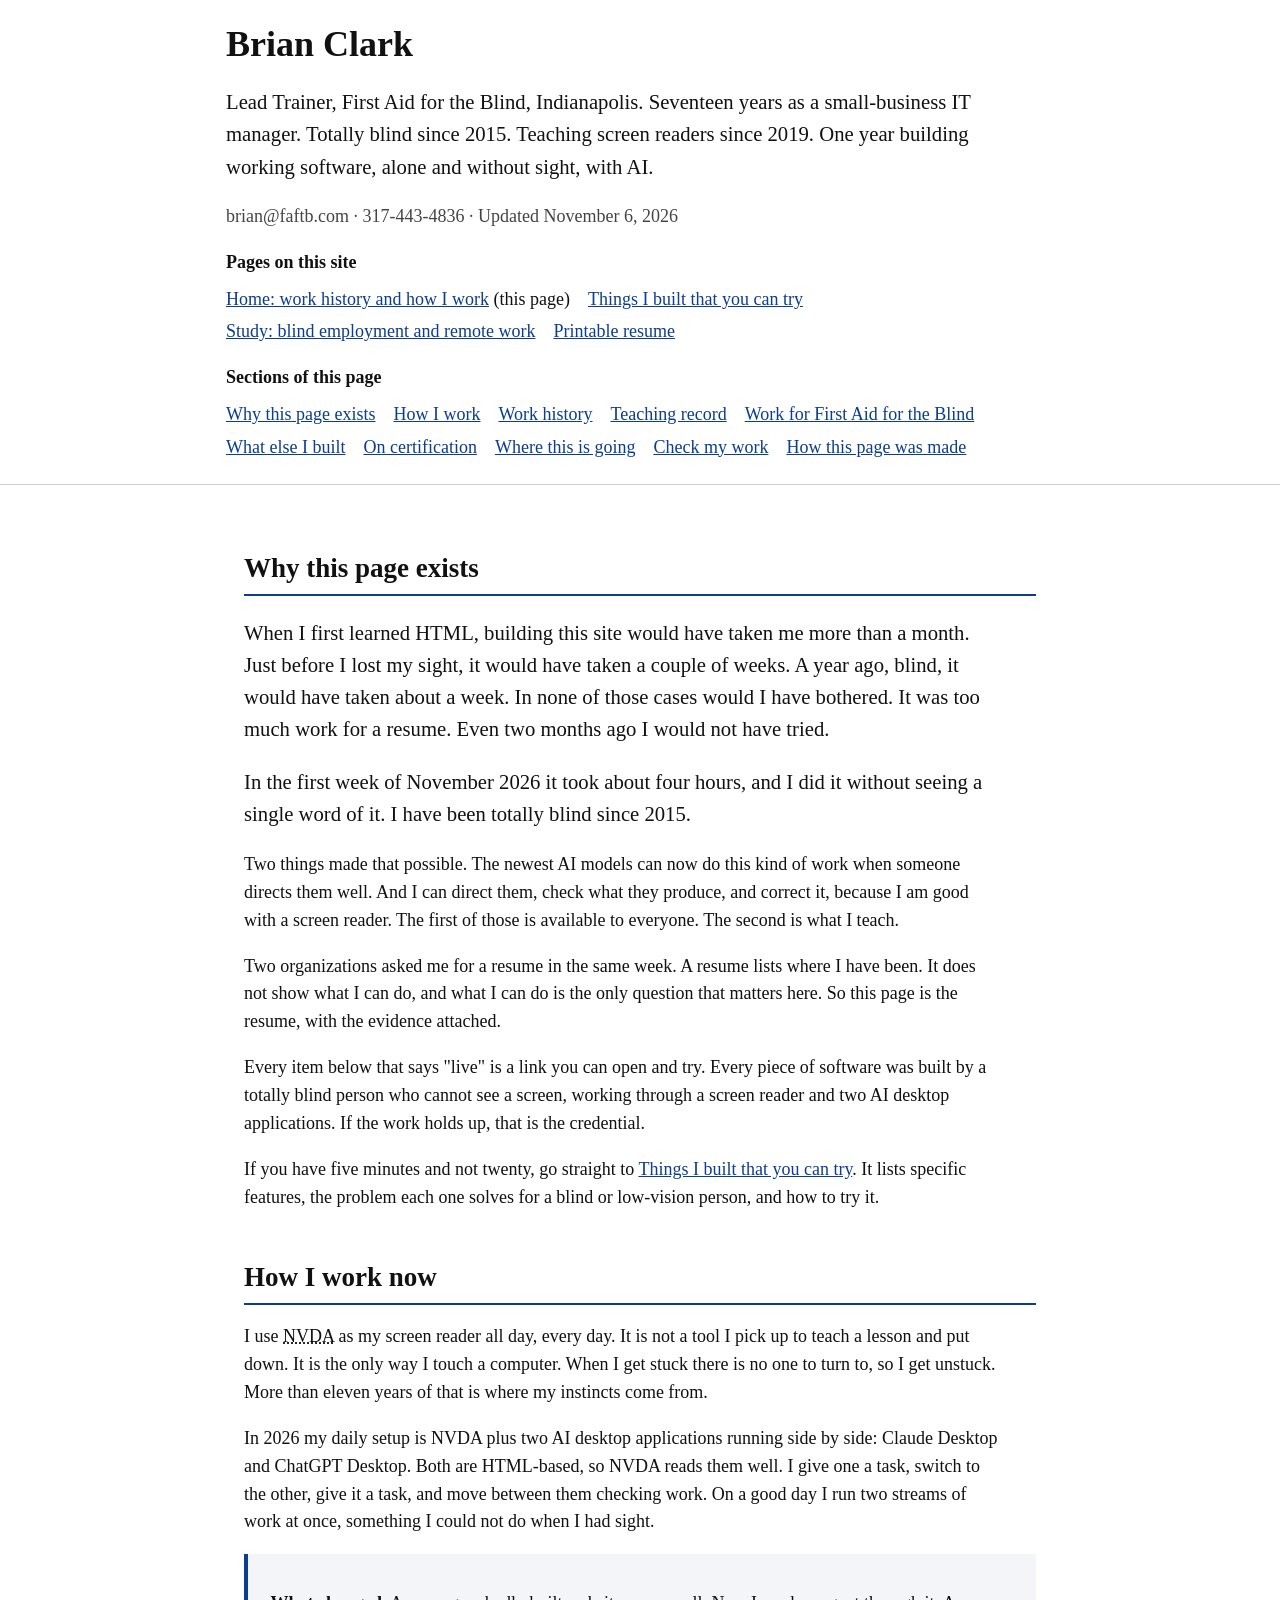
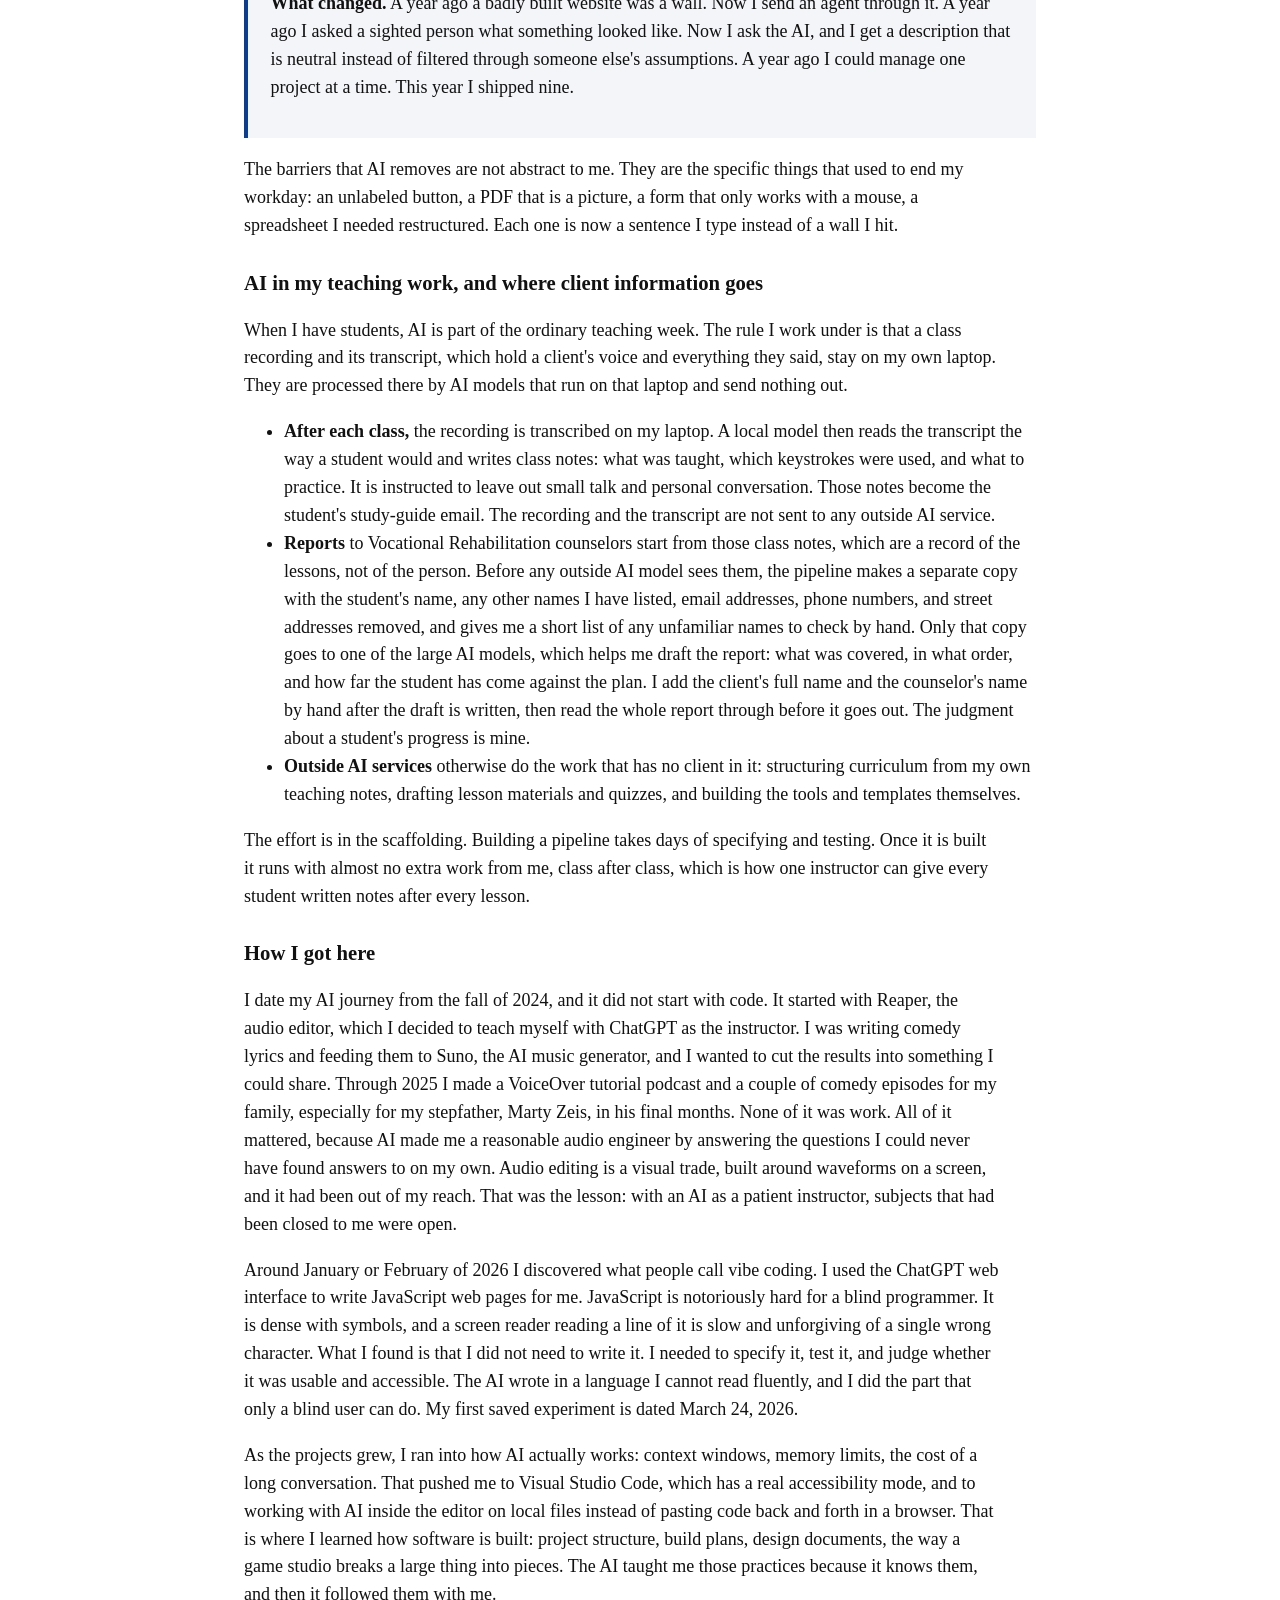
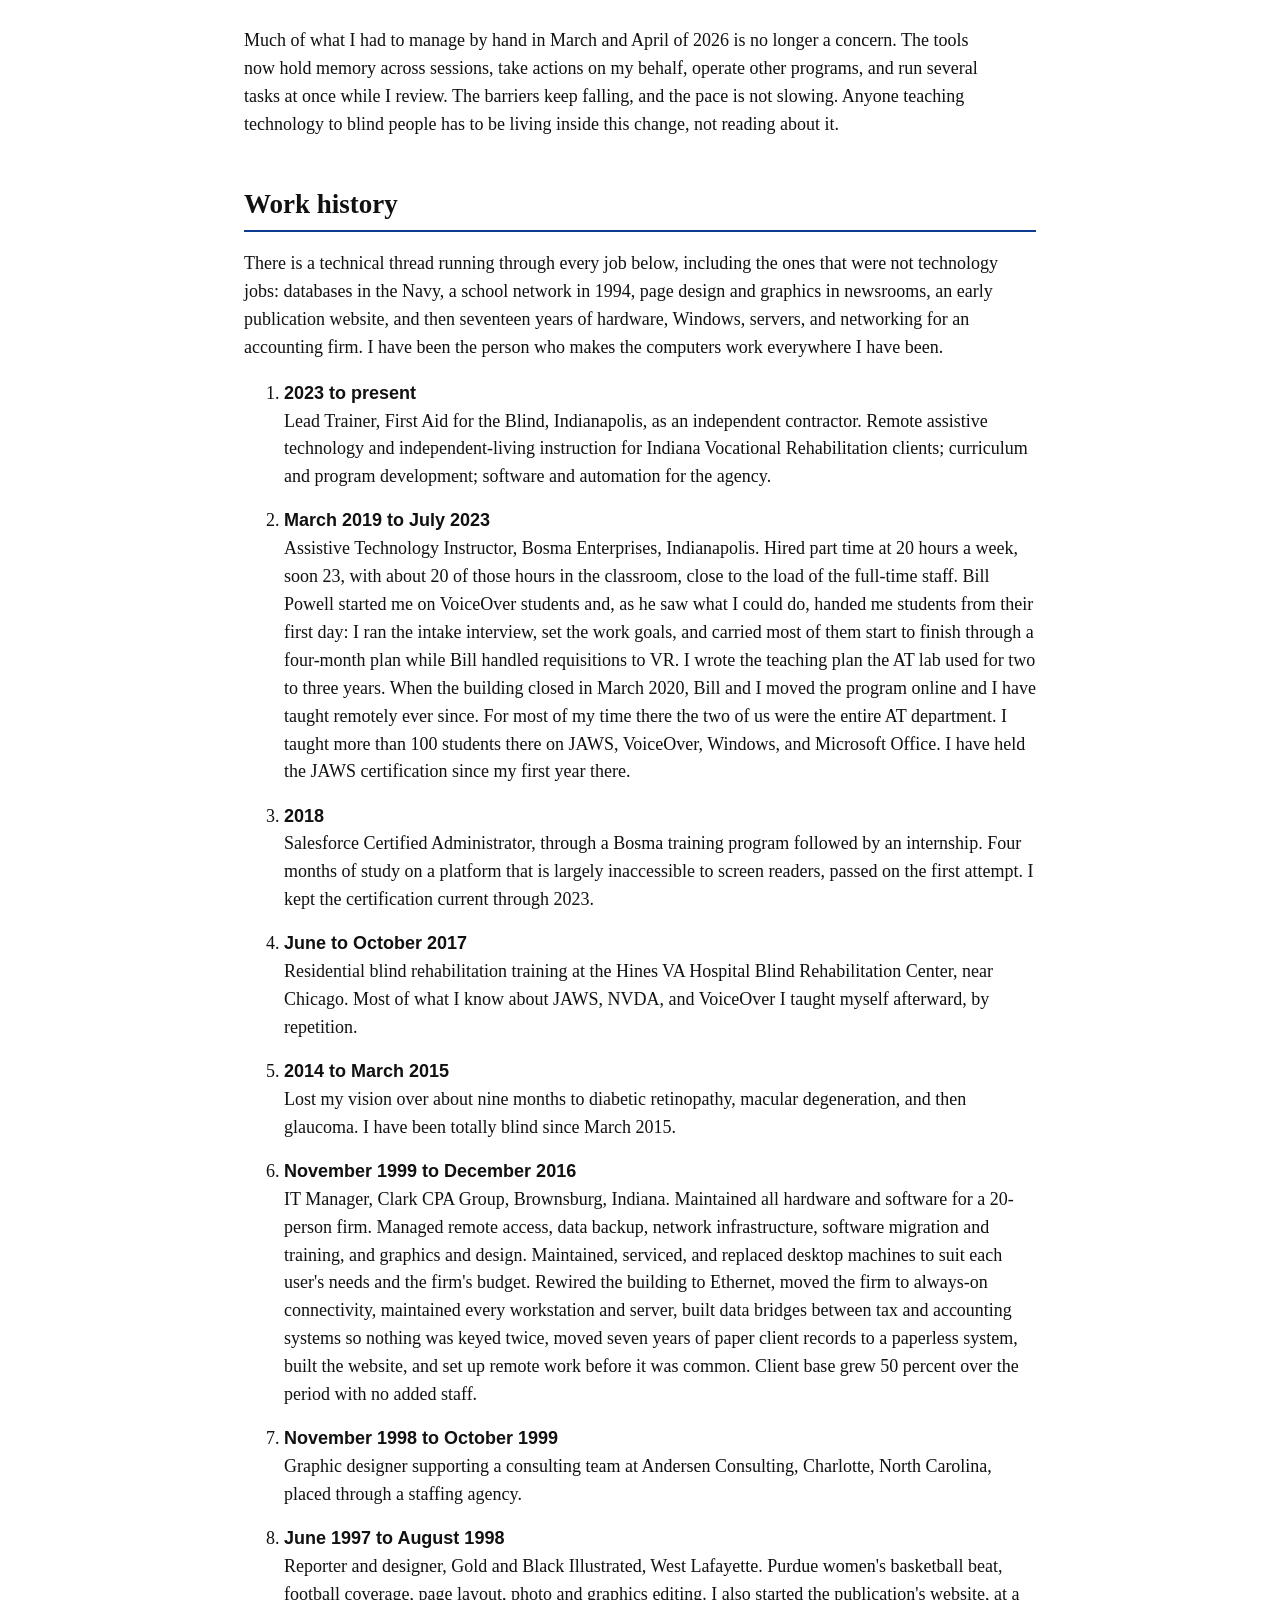
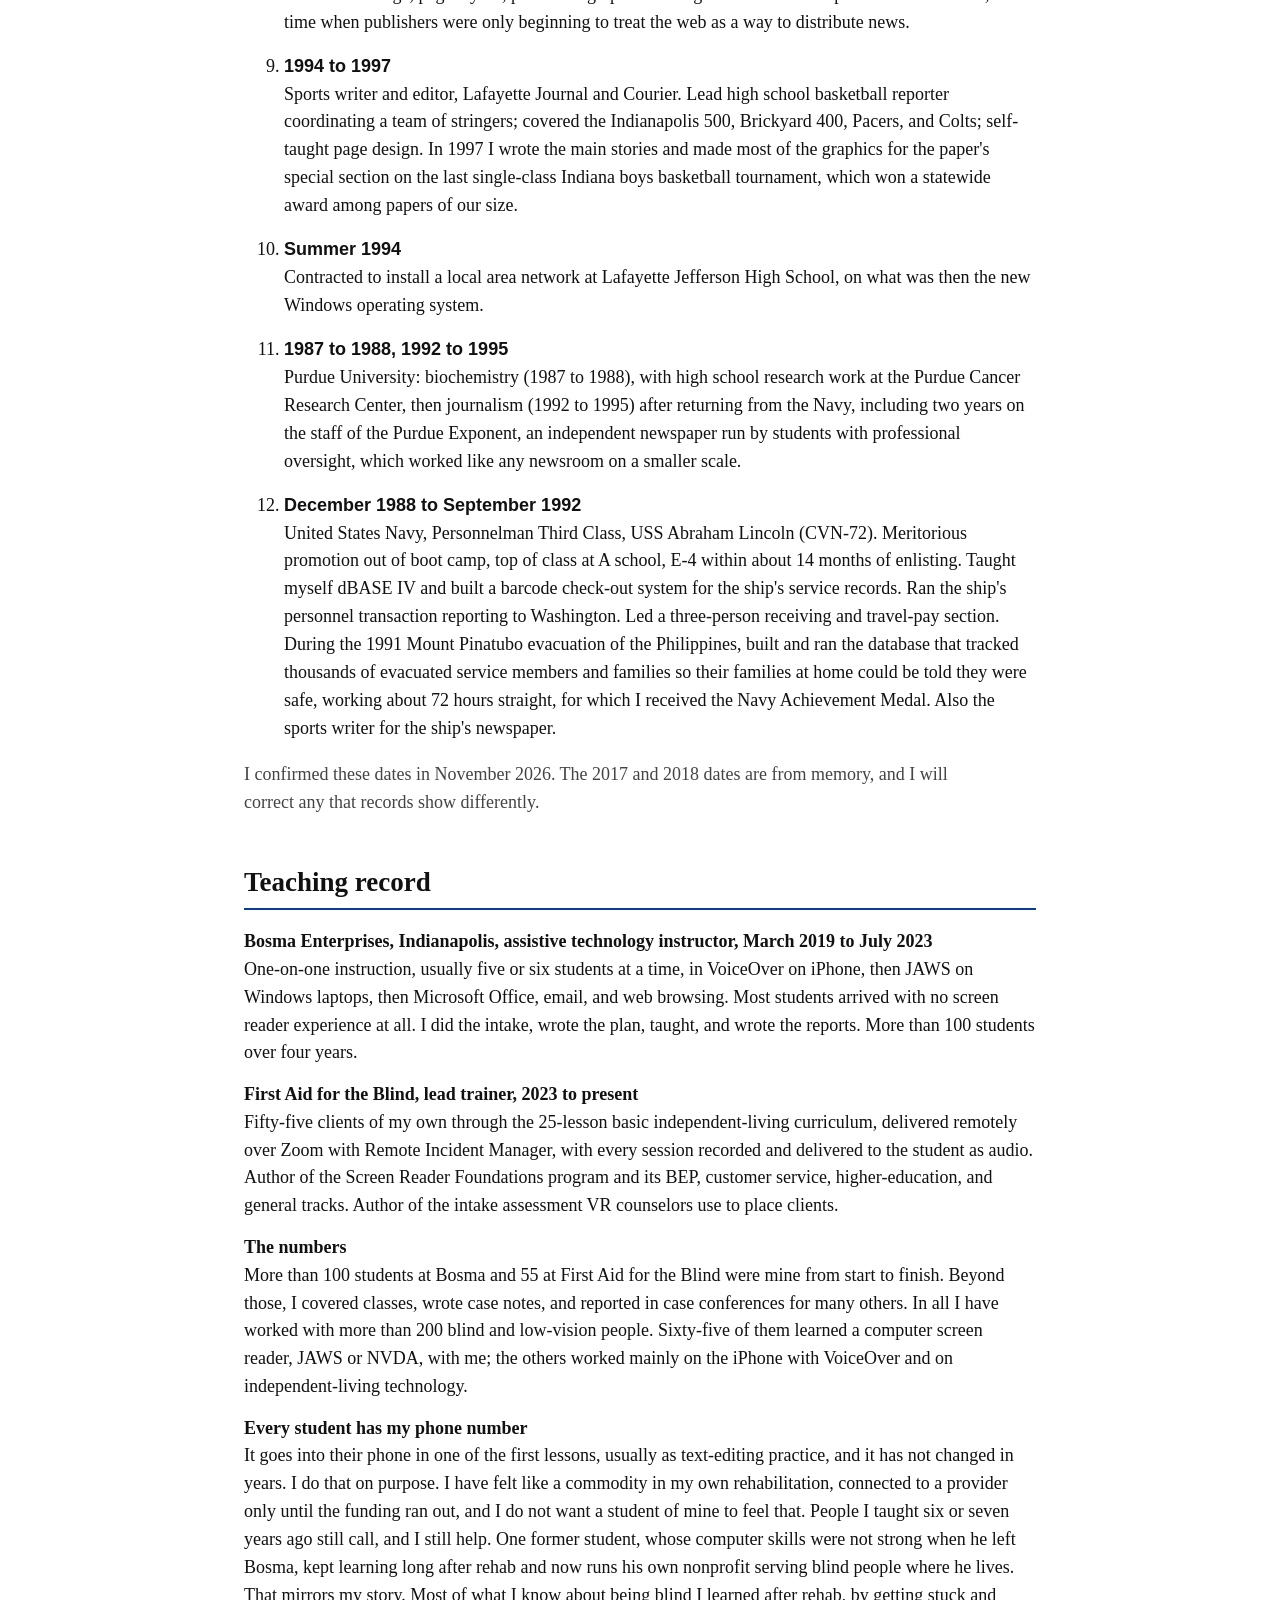
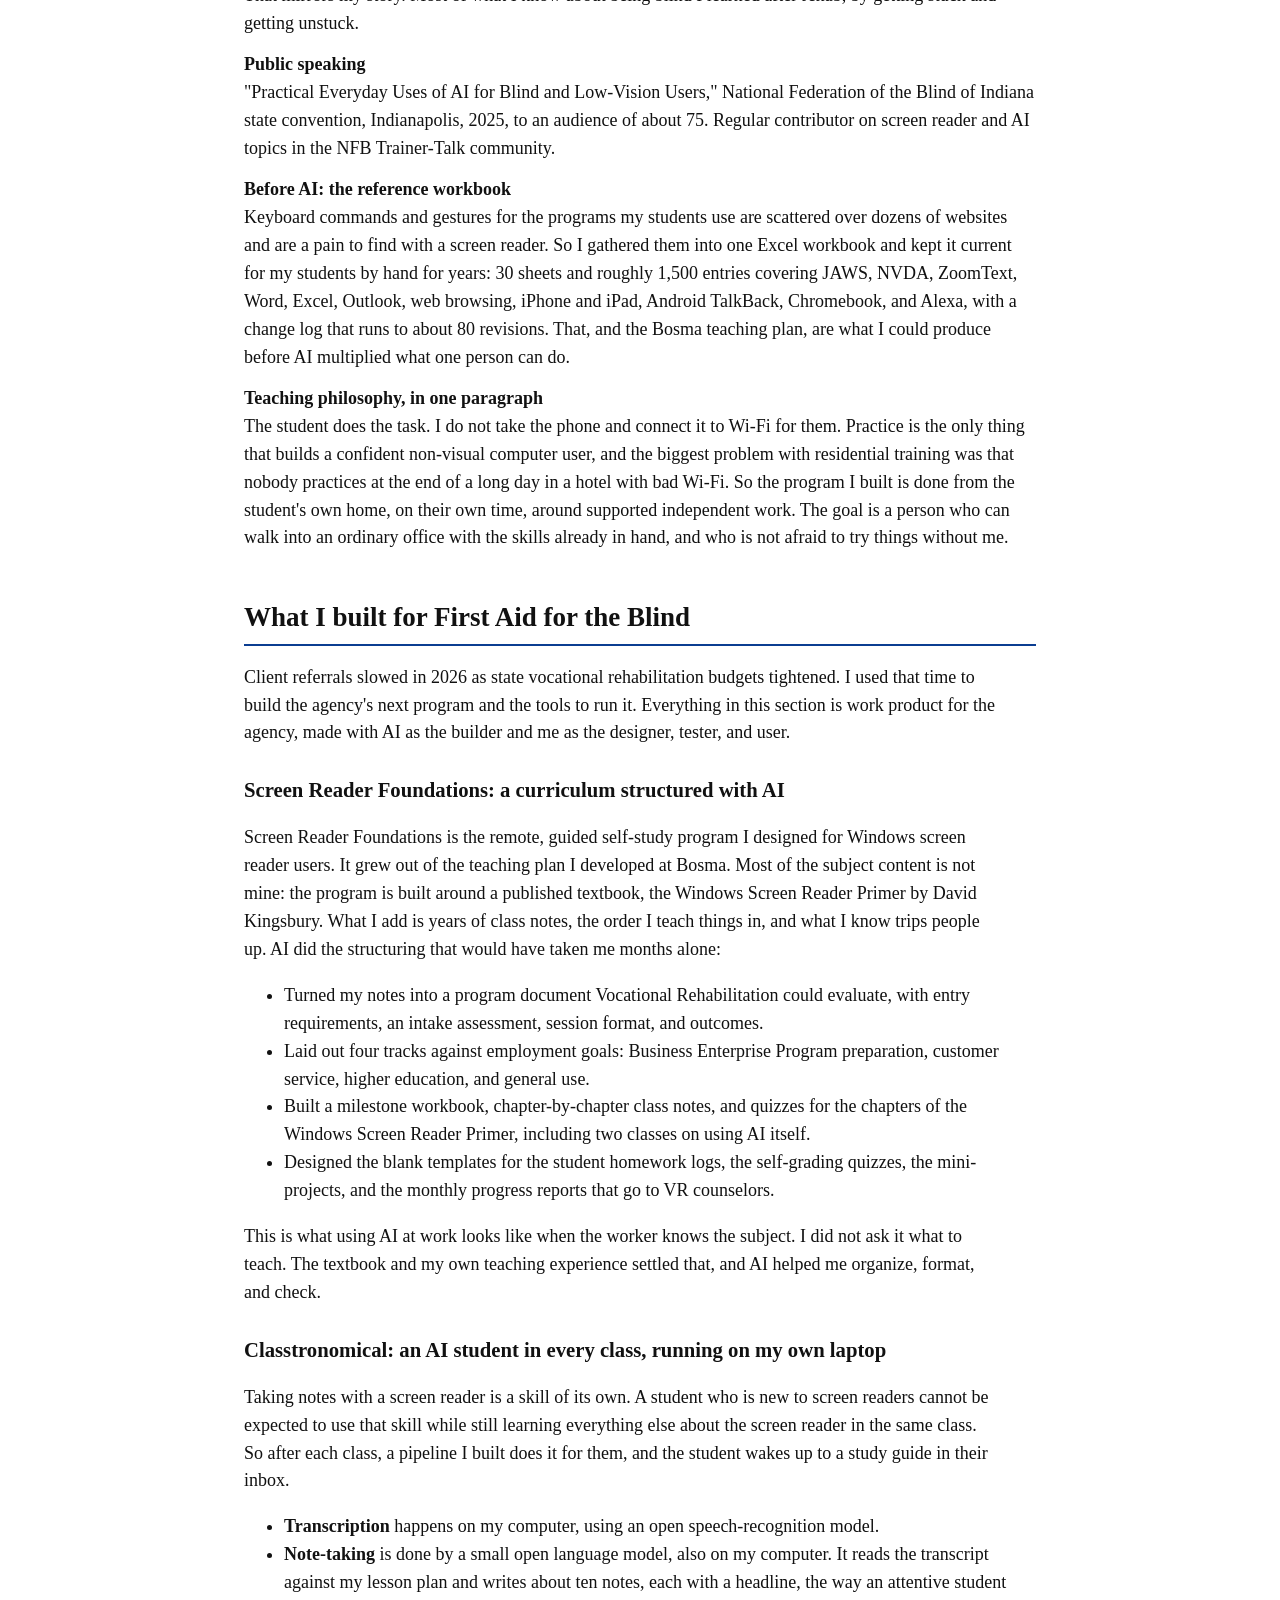
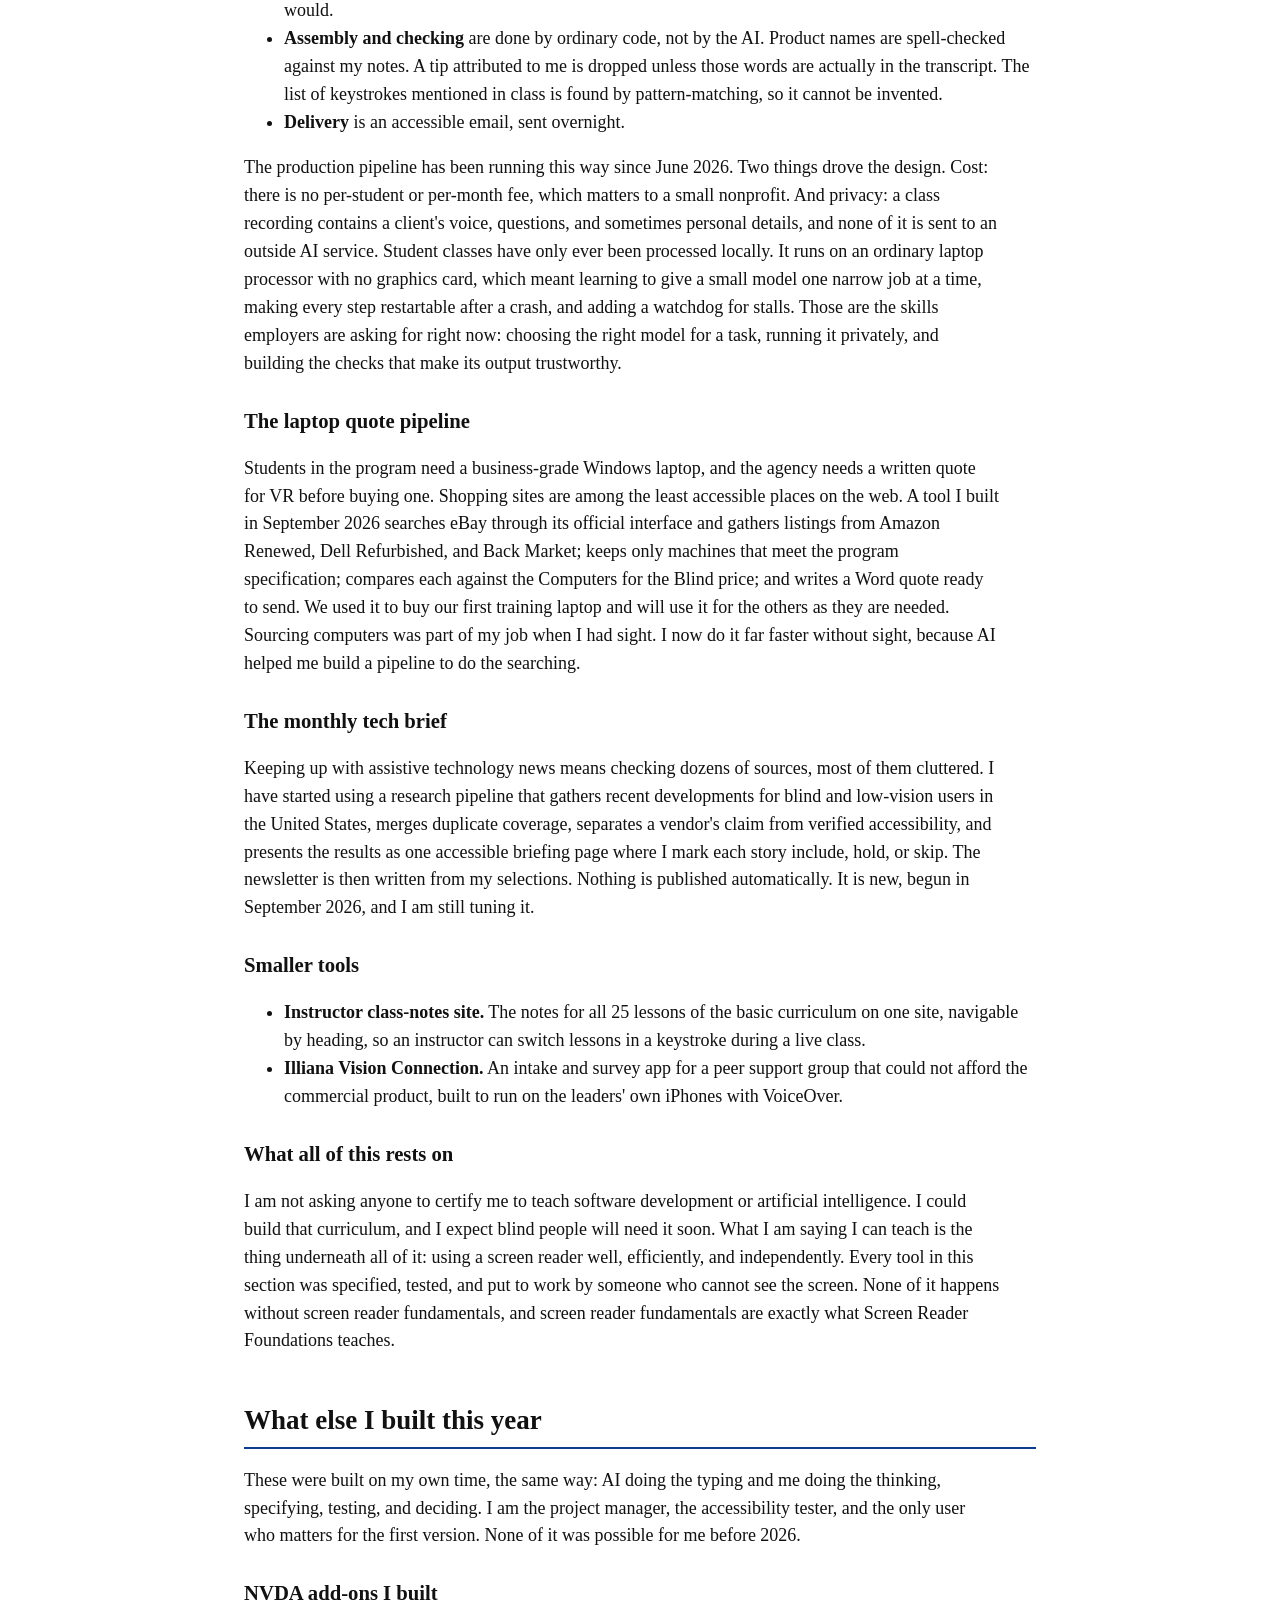
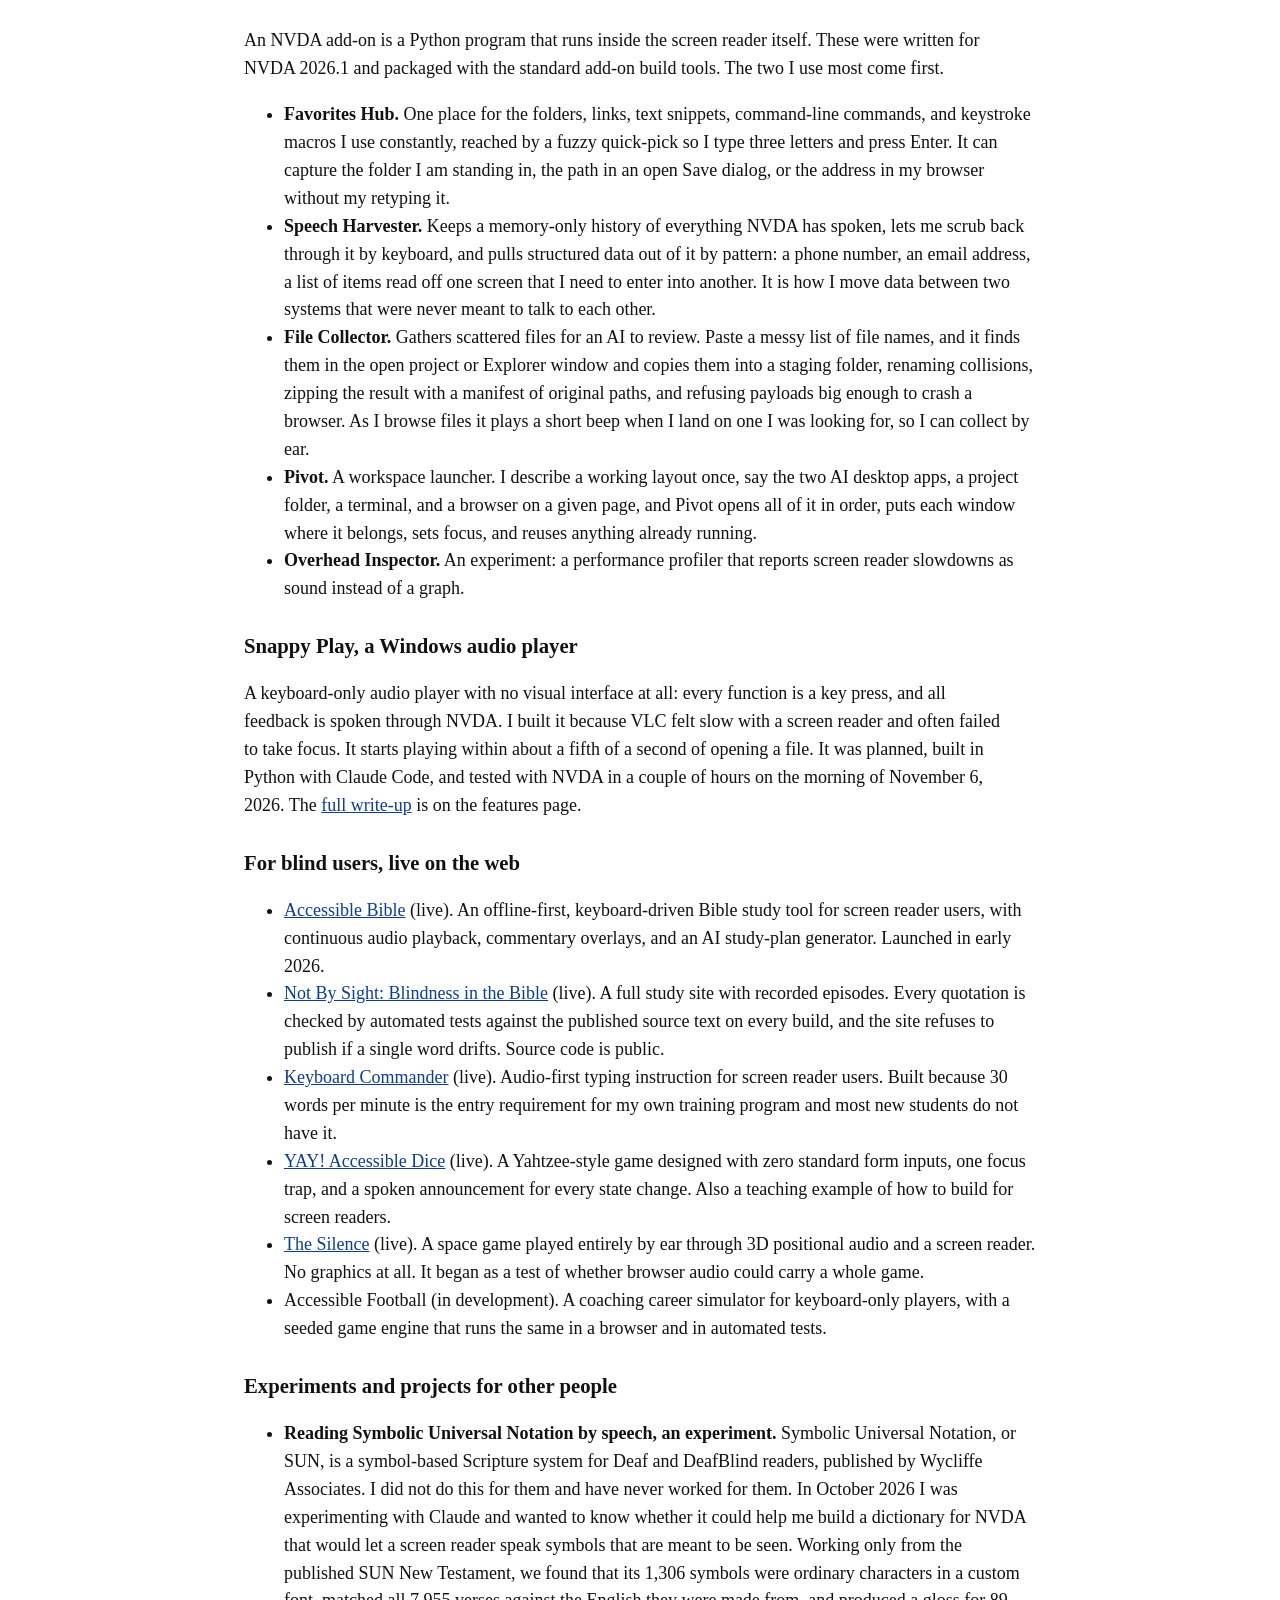
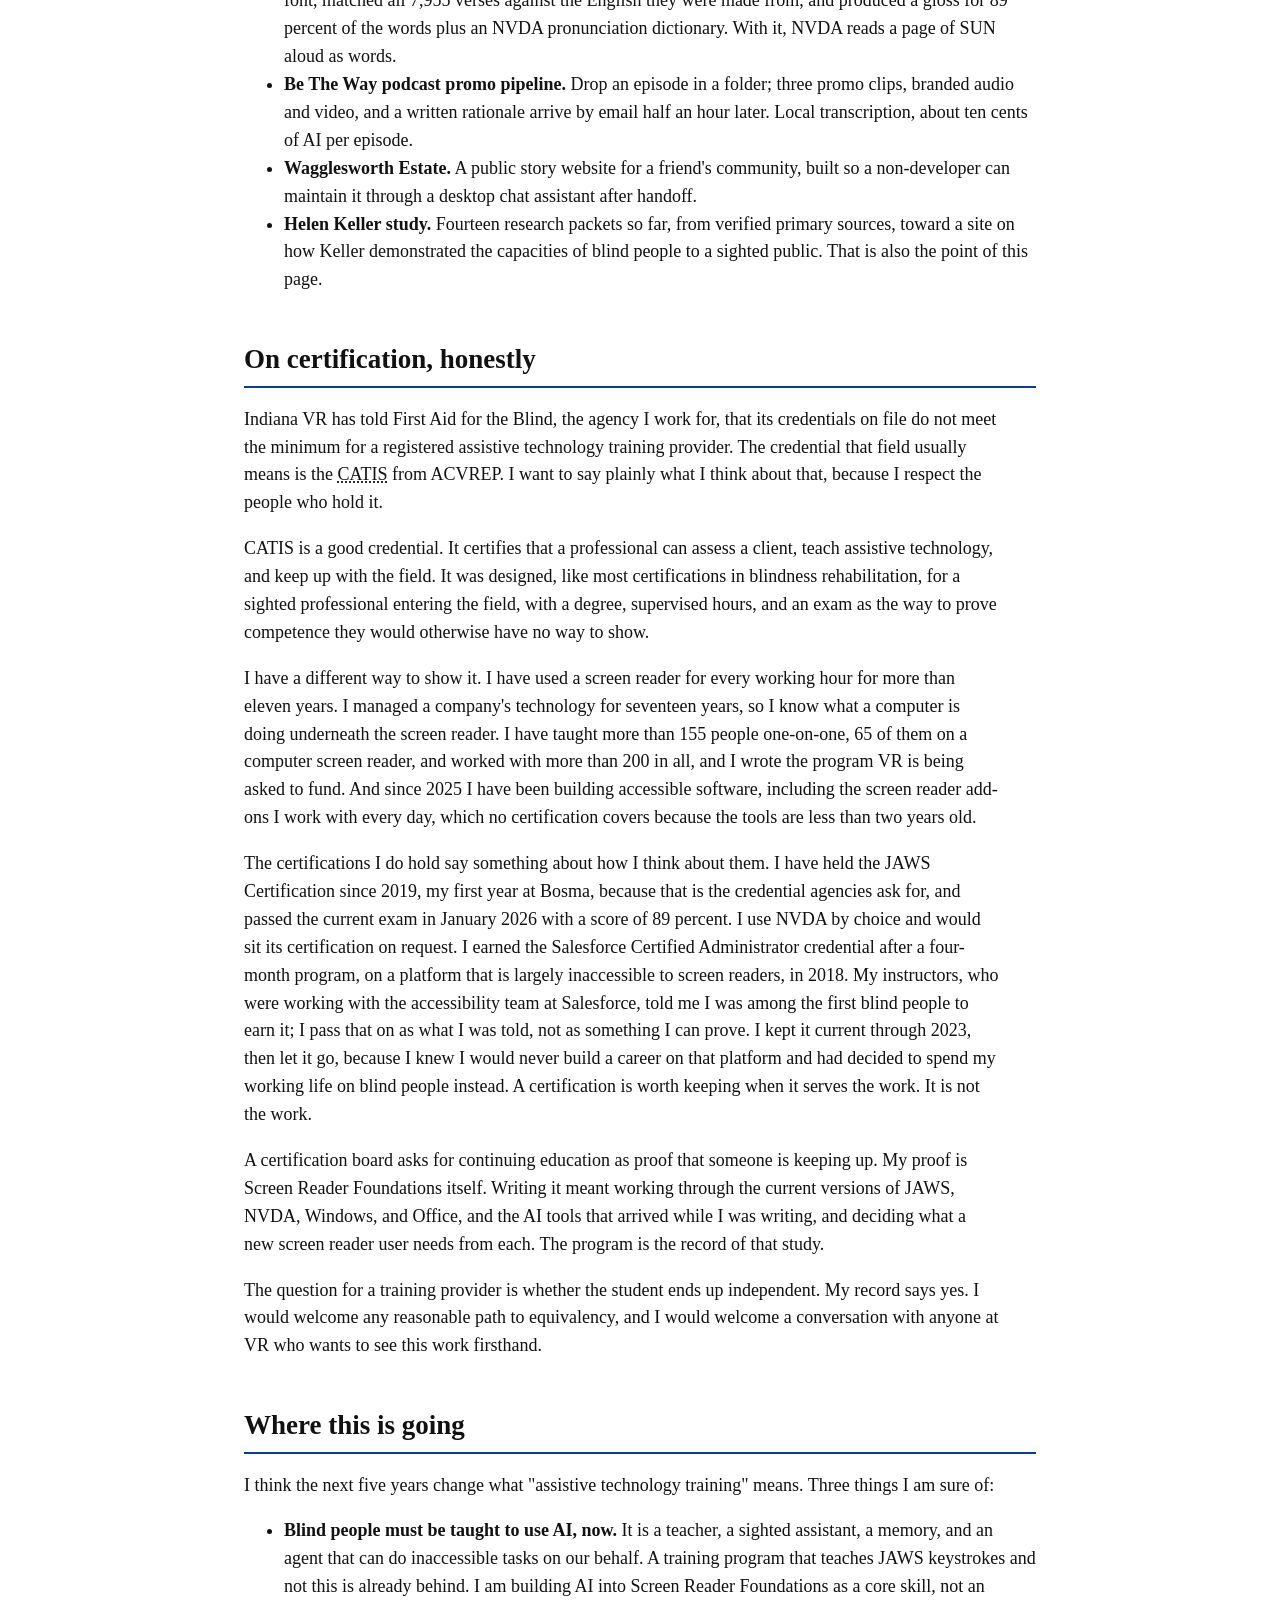
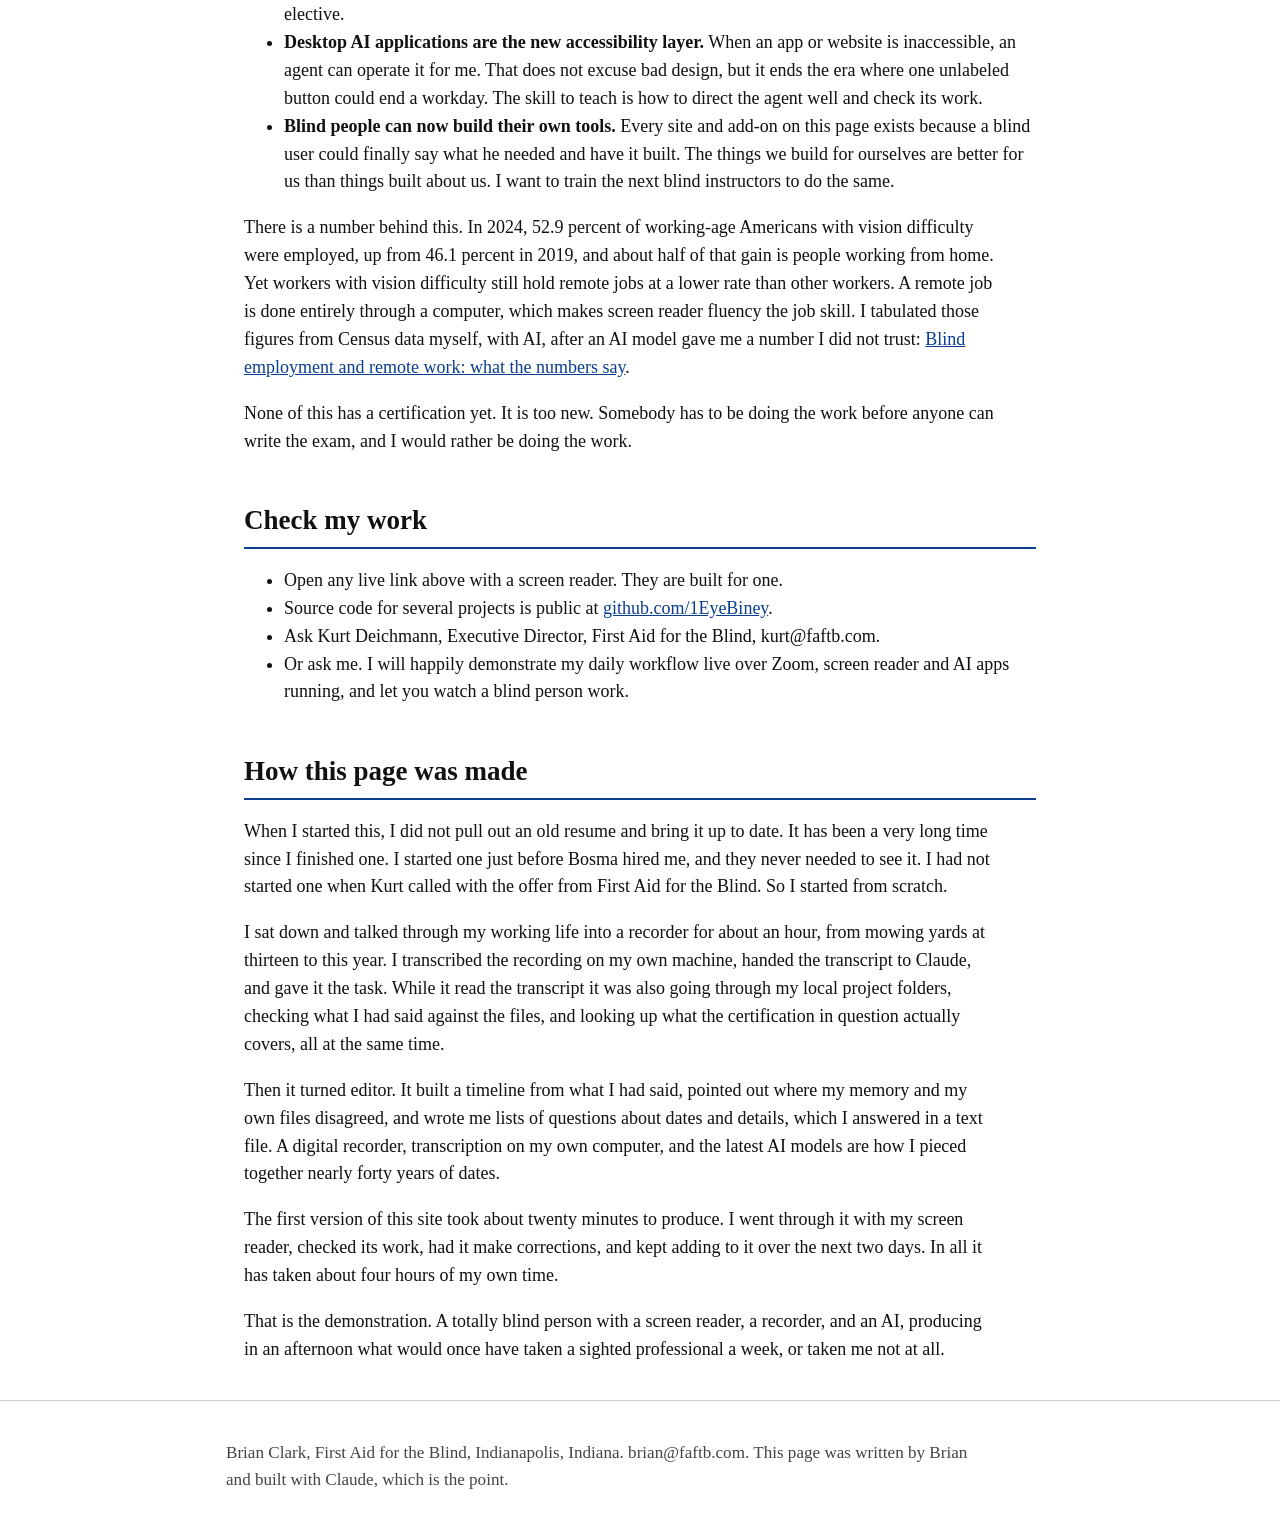
==== index.html @ 600d0597 "Brian Clark work history and portfolio site Co-Authored-By: Claude Fable 5.1 <noreply@anthropic.com>" ====
<!DOCTYPE html>
<html lang="en">
<head>
<meta charset="utf-8">
<meta name="viewport" content="width=device-width, initial-scale=1">
<title>Brian Clark: work history, abilities, and how a blind trainer works with AI</title>
<meta name="description" content="Brian Clark, Lead Trainer at First Aid for the Blind: 17 years as an IT manager, totally blind since 2015, teaching screen readers since 2019, and a year of building accessible software with AI as a totally blind user.">
<link rel="stylesheet" href="style.css">
</head>
<body>
<a class="skip" href="#main">Skip to main content</a>

<header class="site">
  <div class="wrap">
    <h1>Brian Clark</h1>
    <p class="lede">Lead Trainer, First Aid for the Blind, Indianapolis. Seventeen years as a small-business IT manager. Totally blind since 2015. Teaching screen readers since 2019. One year building working software, alone and without sight, with AI.</p>
    <p class="muted">brian@faftb.com &middot; 317-443-4836 &middot; Updated November 6, 2026</p>
    <nav class="toc pages" aria-label="Pages on this site">
      <p class="navlabel">Pages on this site</p>
      <ul>
        <li><a href="index.html" aria-current="page">Home: work history and how I work</a> (this page)</li>
        <li><a href="features.html">Things I built that you can try</a></li>
        <li><a href="study.html">Study: blind employment and remote work</a></li>
        <li><a href="resume.html">Printable resume</a></li>
      </ul>
    </nav>
    <nav class="toc" aria-label="Sections of this page">
      <p class="navlabel">Sections of this page</p>
      <ul>
        <li><a href="#why">Why this page exists</a></li>
        <li><a href="#how-i-work">How I work</a></li>
        <li><a href="#history">Work history</a></li>
        <li><a href="#teaching">Teaching record</a></li>
        <li><a href="#faftb">Work for First Aid for the Blind</a></li>
        <li><a href="#built">What else I built</a></li>
        <li><a href="#certification">On certification</a></li>
        <li><a href="#ahead">Where this is going</a></li>
        <li><a href="#verify">Check my work</a></li>
        <li><a href="#made">How this page was made</a></li>
      </ul>
    </nav>
  </div>
</header>

<main id="main" class="wrap">

<section id="why" aria-labelledby="why-h">
<h2 id="why-h">Why this page exists</h2>
<p class="lede">When I first learned HTML, building this site would have taken me more than a month. Just before I lost my sight, it would have taken a couple of weeks. A year ago, blind, it would have taken about a week. In none of those cases would I have bothered. It was too much work for a resume. Even two months ago I would not have tried.</p>
<p class="lede">In the first week of November 2026 it took about four hours, and I did it without seeing a single word of it. I have been totally blind since 2015.</p>
<p>Two things made that possible. The newest AI models can now do this kind of work when someone directs them well. And I can direct them, check what they produce, and correct it, because I am good with a screen reader. The first of those is available to everyone. The second is what I teach.</p>
<p>Two organizations asked me for a resume in the same week. A resume lists where I have been. It does not show what I can do, and what I can do is the only question that matters here. So this page is the resume, with the evidence attached.</p>
<p>Every item below that says "live" is a link you can open and try. Every piece of software was built by a totally blind person who cannot see a screen, working through a screen reader and two AI desktop applications. If the work holds up, that is the credential.</p>
<p>If you have five minutes and not twenty, go straight to <a href="features.html">Things I built that you can try</a>. It lists specific features, the problem each one solves for a blind or low-vision person, and how to try it.</p>
</section>

<section id="how-i-work" aria-labelledby="how-h">
<h2 id="how-h">How I work now</h2>
<p>I use <abbr title="NonVisual Desktop Access">NVDA</abbr> as my screen reader all day, every day. It is not a tool I pick up to teach a lesson and put down. It is the only way I touch a computer. When I get stuck there is no one to turn to, so I get unstuck. More than eleven years of that is where my instincts come from.</p>
<p>In 2026 my daily setup is NVDA plus two AI desktop applications running side by side: Claude Desktop and ChatGPT Desktop. Both are HTML-based, so NVDA reads them well. I give one a task, switch to the other, give it a task, and move between them checking work. On a good day I run two streams of work at once, something I could not do when I had sight.</p>
<div class="band">
<p><strong>What changed.</strong> A year ago a badly built website was a wall. Now I send an agent through it. A year ago I asked a sighted person what something looked like. Now I ask the AI, and I get a description that is neutral instead of filtered through someone else's assumptions. A year ago I could manage one project at a time. This year I shipped nine.</p>
</div>
<p>The barriers that AI removes are not abstract to me. They are the specific things that used to end my workday: an unlabeled button, a PDF that is a picture, a form that only works with a mouse, a spreadsheet I needed restructured. Each one is now a sentence I type instead of a wall I hit.</p>

<h3>AI in my teaching work, and where client information goes</h3>
<p>When I have students, AI is part of the ordinary teaching week. The rule I work under is that a class recording and its transcript, which hold a client's voice and everything they said, stay on my own laptop. They are processed there by AI models that run on that laptop and send nothing out.</p>
<ul>
<li><strong>After each class,</strong> the recording is transcribed on my laptop. A local model then reads the transcript the way a student would and writes class notes: what was taught, which keystrokes were used, and what to practice. It is instructed to leave out small talk and personal conversation. Those notes become the student's study-guide email. The recording and the transcript are not sent to any outside AI service.</li>
<li><strong>Reports</strong> to Vocational Rehabilitation counselors start from those class notes, which are a record of the lessons, not of the person. Before any outside AI model sees them, the pipeline makes a separate copy with the student's name, any other names I have listed, email addresses, phone numbers, and street addresses removed, and gives me a short list of any unfamiliar names to check by hand. Only that copy goes to one of the large AI models, which helps me draft the report: what was covered, in what order, and how far the student has come against the plan. I add the client's full name and the counselor's name by hand after the draft is written, then read the whole report through before it goes out. The judgment about a student's progress is mine.</li>
<li><strong>Outside AI services</strong> otherwise do the work that has no client in it: structuring curriculum from my own teaching notes, drafting lesson materials and quizzes, and building the tools and templates themselves.</li>
</ul>
<p>The effort is in the scaffolding. Building a pipeline takes days of specifying and testing. Once it is built it runs with almost no extra work from me, class after class, which is how one instructor can give every student written notes after every lesson.</p>

<h3>How I got here</h3>
<p>I date my AI journey from the fall of 2024, and it did not start with code. It started with Reaper, the audio editor, which I decided to teach myself with ChatGPT as the instructor. I was writing comedy lyrics and feeding them to Suno, the AI music generator, and I wanted to cut the results into something I could share. Through 2025 I made a VoiceOver tutorial podcast and a couple of comedy episodes for my family, especially for my stepfather, Marty Zeis, in his final months. None of it was work. All of it mattered, because AI made me a reasonable audio engineer by answering the questions I could never have found answers to on my own. Audio editing is a visual trade, built around waveforms on a screen, and it had been out of my reach. That was the lesson: with an AI as a patient instructor, subjects that had been closed to me were open.</p>
<p>Around January or February of 2026 I discovered what people call vibe coding. I used the ChatGPT web interface to write JavaScript web pages for me. JavaScript is notoriously hard for a blind programmer. It is dense with symbols, and a screen reader reading a line of it is slow and unforgiving of a single wrong character. What I found is that I did not need to write it. I needed to specify it, test it, and judge whether it was usable and accessible. The AI wrote in a language I cannot read fluently, and I did the part that only a blind user can do. My first saved experiment is dated March 24, 2026.</p>
<p>As the projects grew, I ran into how AI actually works: context windows, memory limits, the cost of a long conversation. That pushed me to Visual Studio Code, which has a real accessibility mode, and to working with AI inside the editor on local files instead of pasting code back and forth in a browser. That is where I learned how software is built: project structure, build plans, design documents, the way a game studio breaks a large thing into pieces. The AI taught me those practices because it knows them, and then it followed them with me.</p>
<p>Much of what I had to manage by hand in March and April of 2026 is no longer a concern. The tools now hold memory across sessions, take actions on my behalf, operate other programs, and run several tasks at once while I review. The barriers keep falling, and the pace is not slowing. Anyone teaching technology to blind people has to be living inside this change, not reading about it.</p>
</section>

<section id="history" aria-labelledby="hist-h">
<h2 id="hist-h">Work history</h2>
<p>There is a technical thread running through every job below, including the ones that were not technology jobs: databases in the Navy, a school network in 1994, page design and graphics in newsrooms, an early publication website, and then seventeen years of hardware, Windows, servers, and networking for an accounting firm. I have been the person who makes the computers work everywhere I have been.</p>
<ol class="timeline">
<li><span class="when">2023 to present</span> Lead Trainer, First Aid for the Blind, Indianapolis, as an independent contractor. Remote assistive technology and independent-living instruction for Indiana Vocational Rehabilitation clients; curriculum and program development; software and automation for the agency.</li>
<li><span class="when">March 2019 to July 2023</span> Assistive Technology Instructor, Bosma Enterprises, Indianapolis. Hired part time at 20 hours a week, soon 23, with about 20 of those hours in the classroom, close to the load of the full-time staff. Bill Powell started me on VoiceOver students and, as he saw what I could do, handed me students from their first day: I ran the intake interview, set the work goals, and carried most of them start to finish through a four-month plan while Bill handled requisitions to VR. I wrote the teaching plan the AT lab used for two to three years. When the building closed in March 2020, Bill and I moved the program online and I have taught remotely ever since. For most of my time there the two of us were the entire AT department. I taught more than 100 students there on JAWS, VoiceOver, Windows, and Microsoft Office. I have held the JAWS certification since my first year there.</li>
<li><span class="when">2018</span> Salesforce Certified Administrator, through a Bosma training program followed by an internship. Four months of study on a platform that is largely inaccessible to screen readers, passed on the first attempt. I kept the certification current through 2023.</li>
<li><span class="when">June to October 2017</span> Residential blind rehabilitation training at the Hines VA Hospital Blind Rehabilitation Center, near Chicago. Most of what I know about JAWS, NVDA, and VoiceOver I taught myself afterward, by repetition.</li>
<li><span class="when">2014 to March 2015</span> Lost my vision over about nine months to diabetic retinopathy, macular degeneration, and then glaucoma. I have been totally blind since March 2015.</li>
<li><span class="when">November 1999 to December 2016</span> IT Manager, Clark CPA Group, Brownsburg, Indiana. Maintained all hardware and software for a 20-person firm. Managed remote access, data backup, network infrastructure, software migration and training, and graphics and design. Maintained, serviced, and replaced desktop machines to suit each user's needs and the firm's budget. Rewired the building to Ethernet, moved the firm to always-on connectivity, maintained every workstation and server, built data bridges between tax and accounting systems so nothing was keyed twice, moved seven years of paper client records to a paperless system, built the website, and set up remote work before it was common. Client base grew 50 percent over the period with no added staff.</li>
<li><span class="when">November 1998 to October 1999</span> Graphic designer supporting a consulting team at Andersen Consulting, Charlotte, North Carolina, placed through a staffing agency.</li>
<li><span class="when">June 1997 to August 1998</span> Reporter and designer, Gold and Black Illustrated, West Lafayette. Purdue women's basketball beat, football coverage, page layout, photo and graphics editing. I also started the publication's website, at a time when publishers were only beginning to treat the web as a way to distribute news.</li>
<li><span class="when">1994 to 1997</span> Sports writer and editor, Lafayette Journal and Courier. Lead high school basketball reporter coordinating a team of stringers; covered the Indianapolis 500, Brickyard 400, Pacers, and Colts; self-taught page design. In 1997 I wrote the main stories and made most of the graphics for the paper's special section on the last single-class Indiana boys basketball tournament, which won a statewide award among papers of our size.</li>
<li><span class="when">Summer 1994</span> Contracted to install a local area network at Lafayette Jefferson High School, on what was then the new Windows operating system.</li>
<li><span class="when">1987 to 1988, 1992 to 1995</span> Purdue University: biochemistry (1987 to 1988), with high school research work at the Purdue Cancer Research Center, then journalism (1992 to 1995) after returning from the Navy, including two years on the staff of the Purdue Exponent, an independent newspaper run by students with professional oversight, which worked like any newsroom on a smaller scale.</li>
<li><span class="when">December 1988 to September 1992</span> United States Navy, Personnelman Third Class, USS Abraham Lincoln (CVN-72). Meritorious promotion out of boot camp, top of class at A school, E-4 within about 14 months of enlisting. Taught myself dBASE IV and built a barcode check-out system for the ship's service records. Ran the ship's personnel transaction reporting to Washington. Led a three-person receiving and travel-pay section. During the 1991 Mount Pinatubo evacuation of the Philippines, built and ran the database that tracked thousands of evacuated service members and families so their families at home could be told they were safe, working about 72 hours straight, for which I received the Navy Achievement Medal. Also the sports writer for the ship's newspaper.</li>
</ol>
<p class="muted">I confirmed these dates in November 2026. The 2017 and 2018 dates are from memory, and I will correct any that records show differently.</p>
</section>

<section id="teaching" aria-labelledby="teach-h">
<h2 id="teach-h">Teaching record</h2>
<dl class="facts">
<dt>Bosma Enterprises, Indianapolis, assistive technology instructor, March 2019 to July 2023</dt>
<dd>One-on-one instruction, usually five or six students at a time, in VoiceOver on iPhone, then JAWS on Windows laptops, then Microsoft Office, email, and web browsing. Most students arrived with no screen reader experience at all. I did the intake, wrote the plan, taught, and wrote the reports. More than 100 students over four years.</dd>
<dt>First Aid for the Blind, lead trainer, 2023 to present</dt>
<dd>Fifty-five clients of my own through the 25-lesson basic independent-living curriculum, delivered remotely over Zoom with Remote Incident Manager, with every session recorded and delivered to the student as audio. Author of the Screen Reader Foundations program and its BEP, customer service, higher-education, and general tracks. Author of the intake assessment VR counselors use to place clients.</dd>
<dt>The numbers</dt>
<dd>More than 100 students at Bosma and 55 at First Aid for the Blind were mine from start to finish. Beyond those, I covered classes, wrote case notes, and reported in case conferences for many others. In all I have worked with more than 200 blind and low-vision people. Sixty-five of them learned a computer screen reader, JAWS or NVDA, with me; the others worked mainly on the iPhone with VoiceOver and on independent-living technology.</dd>
<dt>Every student has my phone number</dt>
<dd>It goes into their phone in one of the first lessons, usually as text-editing practice, and it has not changed in years. I do that on purpose. I have felt like a commodity in my own rehabilitation, connected to a provider only until the funding ran out, and I do not want a student of mine to feel that. People I taught six or seven years ago still call, and I still help. One former student, whose computer skills were not strong when he left Bosma, kept learning long after rehab and now runs his own nonprofit serving blind people where he lives. That mirrors my story. Most of what I know about being blind I learned after rehab, by getting stuck and getting unstuck.</dd>
<dt>Public speaking</dt>
<dd>"Practical Everyday Uses of AI for Blind and Low-Vision Users," National Federation of the Blind of Indiana state convention, Indianapolis, 2025, to an audience of about 75. Regular contributor on screen reader and AI topics in the NFB Trainer-Talk community.</dd>
<dt>Before AI: the reference workbook</dt>
<dd>Keyboard commands and gestures for the programs my students use are scattered over dozens of websites and are a pain to find with a screen reader. So I gathered them into one Excel workbook and kept it current for my students by hand for years: 30 sheets and roughly 1,500 entries covering JAWS, NVDA, ZoomText, Word, Excel, Outlook, web browsing, iPhone and iPad, Android TalkBack, Chromebook, and Alexa, with a change log that runs to about 80 revisions. That, and the Bosma teaching plan, are what I could produce before AI multiplied what one person can do.</dd>
<dt>Teaching philosophy, in one paragraph</dt>
<dd>The student does the task. I do not take the phone and connect it to Wi-Fi for them. Practice is the only thing that builds a confident non-visual computer user, and the biggest problem with residential training was that nobody practices at the end of a long day in a hotel with bad Wi-Fi. So the program I built is done from the student's own home, on their own time, around supported independent work. The goal is a person who can walk into an ordinary office with the skills already in hand, and who is not afraid to try things without me.</dd>
</dl>
</section>

<section id="faftb" aria-labelledby="faftb-h">
<h2 id="faftb-h">What I built for First Aid for the Blind</h2>
<p>Client referrals slowed in 2026 as state vocational rehabilitation budgets tightened. I used that time to build the agency's next program and the tools to run it. Everything in this section is work product for the agency, made with AI as the builder and me as the designer, tester, and user.</p>

<h3>Screen Reader Foundations: a curriculum structured with AI</h3>
<p>Screen Reader Foundations is the remote, guided self-study program I designed for Windows screen reader users. It grew out of the teaching plan I developed at Bosma. Most of the subject content is not mine: the program is built around a published textbook, the Windows Screen Reader Primer by David Kingsbury. What I add is years of class notes, the order I teach things in, and what I know trips people up. AI did the structuring that would have taken me months alone:</p>
<ul>
<li>Turned my notes into a program document Vocational Rehabilitation could evaluate, with entry requirements, an intake assessment, session format, and outcomes.</li>
<li>Laid out four tracks against employment goals: Business Enterprise Program preparation, customer service, higher education, and general use.</li>
<li>Built a milestone workbook, chapter-by-chapter class notes, and quizzes for the chapters of the Windows Screen Reader Primer, including two classes on using AI itself.</li>
<li>Designed the blank templates for the student homework logs, the self-grading quizzes, the mini-projects, and the monthly progress reports that go to VR counselors.</li>
</ul>
<p>This is what using AI at work looks like when the worker knows the subject. I did not ask it what to teach. The textbook and my own teaching experience settled that, and AI helped me organize, format, and check.</p>

<h3>Classtronomical: an AI student in every class, running on my own laptop</h3>
<p>Taking notes with a screen reader is a skill of its own. A student who is new to screen readers cannot be expected to use that skill while still learning everything else about the screen reader in the same class. So after each class, a pipeline I built does it for them, and the student wakes up to a study guide in their inbox.</p>
<ul>
<li><strong>Transcription</strong> happens on my computer, using an open speech-recognition model.</li>
<li><strong>Note-taking</strong> is done by a small open language model, also on my computer. It reads the transcript against my lesson plan and writes about ten notes, each with a headline, the way an attentive student would.</li>
<li><strong>Assembly and checking</strong> are done by ordinary code, not by the AI. Product names are spell-checked against my notes. A tip attributed to me is dropped unless those words are actually in the transcript. The list of keystrokes mentioned in class is found by pattern-matching, so it cannot be invented.</li>
<li><strong>Delivery</strong> is an accessible email, sent overnight.</li>
</ul>
<p>The production pipeline has been running this way since June 2026. Two things drove the design. Cost: there is no per-student or per-month fee, which matters to a small nonprofit. And privacy: a class recording contains a client's voice, questions, and sometimes personal details, and none of it is sent to an outside AI service. Student classes have only ever been processed locally. It runs on an ordinary laptop processor with no graphics card, which meant learning to give a small model one narrow job at a time, making every step restartable after a crash, and adding a watchdog for stalls. Those are the skills employers are asking for right now: choosing the right model for a task, running it privately, and building the checks that make its output trustworthy.</p>

<h3>The laptop quote pipeline</h3>
<p>Students in the program need a business-grade Windows laptop, and the agency needs a written quote for VR before buying one. Shopping sites are among the least accessible places on the web. A tool I built in September 2026 searches eBay through its official interface and gathers listings from Amazon Renewed, Dell Refurbished, and Back Market; keeps only machines that meet the program specification; compares each against the Computers for the Blind price; and writes a Word quote ready to send. We used it to buy our first training laptop and will use it for the others as they are needed. Sourcing computers was part of my job when I had sight. I now do it far faster without sight, because AI helped me build a pipeline to do the searching.</p>

<h3>The monthly tech brief</h3>
<p>Keeping up with assistive technology news means checking dozens of sources, most of them cluttered. I have started using a research pipeline that gathers recent developments for blind and low-vision users in the United States, merges duplicate coverage, separates a vendor's claim from verified accessibility, and presents the results as one accessible briefing page where I mark each story include, hold, or skip. The newsletter is then written from my selections. Nothing is published automatically. It is new, begun in September 2026, and I am still tuning it.</p>

<h3>Smaller tools</h3>
<ul>
<li><strong>Instructor class-notes site.</strong> The notes for all 25 lessons of the basic curriculum on one site, navigable by heading, so an instructor can switch lessons in a keystroke during a live class.</li>
<li><strong>Illiana Vision Connection.</strong> An intake and survey app for a peer support group that could not afford the commercial product, built to run on the leaders' own iPhones with VoiceOver.</li>
</ul>

<h3>What all of this rests on</h3>
<p>I am not asking anyone to certify me to teach software development or artificial intelligence. I could build that curriculum, and I expect blind people will need it soon. What I am saying I can teach is the thing underneath all of it: using a screen reader well, efficiently, and independently. Every tool in this section was specified, tested, and put to work by someone who cannot see the screen. None of it happens without screen reader fundamentals, and screen reader fundamentals are exactly what Screen Reader Foundations teaches.</p>
</section>

<section id="built" aria-labelledby="built-h">
<h2 id="built-h">What else I built this year</h2>
<p>These were built on my own time, the same way: AI doing the typing and me doing the thinking, specifying, testing, and deciding. I am the project manager, the accessibility tester, and the only user who matters for the first version. None of it was possible for me before 2026.</p>

<h3>NVDA add-ons I built</h3>
<p>An NVDA add-on is a Python program that runs inside the screen reader itself. These were written for NVDA 2026.1 and packaged with the standard add-on build tools. The two I use most come first.</p>
<ul>
<li><strong>Favorites Hub.</strong> One place for the folders, links, text snippets, command-line commands, and keystroke macros I use constantly, reached by a fuzzy quick-pick so I type three letters and press Enter. It can capture the folder I am standing in, the path in an open Save dialog, or the address in my browser without my retyping it.</li>
<li><strong>Speech Harvester.</strong> Keeps a memory-only history of everything NVDA has spoken, lets me scrub back through it by keyboard, and pulls structured data out of it by pattern: a phone number, an email address, a list of items read off one screen that I need to enter into another. It is how I move data between two systems that were never meant to talk to each other.</li>
<li><strong>File Collector.</strong> Gathers scattered files for an AI to review. Paste a messy list of file names, and it finds them in the open project or Explorer window and copies them into a staging folder, renaming collisions, zipping the result with a manifest of original paths, and refusing payloads big enough to crash a browser. As I browse files it plays a short beep when I land on one I was looking for, so I can collect by ear.</li>
<li><strong>Pivot.</strong> A workspace launcher. I describe a working layout once, say the two AI desktop apps, a project folder, a terminal, and a browser on a given page, and Pivot opens all of it in order, puts each window where it belongs, sets focus, and reuses anything already running.</li>
<li><strong>Overhead Inspector.</strong> An experiment: a performance profiler that reports screen reader slowdowns as sound instead of a graph.</li>
</ul>

<h3>Snappy Play, a Windows audio player</h3>
<p>A keyboard-only audio player with no visual interface at all: every function is a key press, and all feedback is spoken through NVDA. I built it because VLC felt slow with a screen reader and often failed to take focus. It starts playing within about a fifth of a second of opening a file. It was planned, built in Python with Claude Code, and tested with NVDA in a couple of hours on the morning of November 6, 2026. The <a href="features.html#snappy">full write-up</a> is on the features page.</p>

<h3>For blind users, live on the web</h3>
<ul>
<li><a href="https://www.accessible-bible.org">Accessible Bible</a> (live). An offline-first, keyboard-driven Bible study tool for screen reader users, with continuous audio playback, commentary overlays, and an AI study-plan generator. Launched in early 2026.</li>
<li><a href="https://blindnessinthebible.com">Not By Sight: Blindness in the Bible</a> (live). A full study site with recorded episodes. Every quotation is checked by automated tests against the published source text on every build, and the site refuses to publish if a single word drifts. Source code is public.</li>
<li><a href="https://keyboard-commander.com">Keyboard Commander</a> (live). Audio-first typing instruction for screen reader users. Built because 30 words per minute is the entry requirement for my own training program and most new students do not have it.</li>
<li><a href="https://1eyebiney.github.io/yay/">YAY! Accessible Dice</a> (live). A Yahtzee-style game designed with zero standard form inputs, one focus trap, and a spoken announcement for every state change. Also a teaching example of how to build for screen readers.</li>
<li><a href="https://1eyebiney.github.io/headless-space-sim/">The Silence</a> (live). A space game played entirely by ear through 3D positional audio and a screen reader. No graphics at all. It began as a test of whether browser audio could carry a whole game.</li>
<li>Accessible Football (in development). A coaching career simulator for keyboard-only players, with a seeded game engine that runs the same in a browser and in automated tests.</li>
</ul>

<h3>Experiments and projects for other people</h3>
<ul>
<li><strong>Reading Symbolic Universal Notation by speech, an experiment.</strong> Symbolic Universal Notation, or SUN, is a symbol-based Scripture system for Deaf and DeafBlind readers, published by Wycliffe Associates. I did not do this for them and have never worked for them. In October 2026 I was experimenting with Claude and wanted to know whether it could help me build a dictionary for NVDA that would let a screen reader speak symbols that are meant to be seen. Working only from the published SUN New Testament, we found that its 1,306 symbols were ordinary characters in a custom font, matched all 7,955 verses against the English they were made from, and produced a gloss for 89 percent of the words plus an NVDA pronunciation dictionary. With it, NVDA reads a page of SUN aloud as words.</li>
<li><strong>Be The Way podcast promo pipeline.</strong> Drop an episode in a folder; three promo clips, branded audio and video, and a written rationale arrive by email half an hour later. Local transcription, about ten cents of AI per episode.</li>
<li><strong>Wagglesworth Estate.</strong> A public story website for a friend's community, built so a non-developer can maintain it through a desktop chat assistant after handoff.</li>
<li><strong>Helen Keller study.</strong> Fourteen research packets so far, from verified primary sources, toward a site on how Keller demonstrated the capacities of blind people to a sighted public. That is also the point of this page.</li>
</ul>
</section>

<section id="certification" aria-labelledby="cert-h">
<h2 id="cert-h">On certification, honestly</h2>
<p>Indiana VR has told First Aid for the Blind, the agency I work for, that its credentials on file do not meet the minimum for a registered assistive technology training provider. The credential that field usually means is the <abbr title="Certified Assistive Technology Instructional Specialist">CATIS</abbr> from ACVREP. I want to say plainly what I think about that, because I respect the people who hold it.</p>
<p>CATIS is a good credential. It certifies that a professional can assess a client, teach assistive technology, and keep up with the field. It was designed, like most certifications in blindness rehabilitation, for a sighted professional entering the field, with a degree, supervised hours, and an exam as the way to prove competence they would otherwise have no way to show.</p>
<p>I have a different way to show it. I have used a screen reader for every working hour for more than eleven years. I managed a company's technology for seventeen years, so I know what a computer is doing underneath the screen reader. I have taught more than 155 people one-on-one, 65 of them on a computer screen reader, and worked with more than 200 in all, and I wrote the program VR is being asked to fund. And since 2025 I have been building accessible software, including the screen reader add-ons I work with every day, which no certification covers because the tools are less than two years old.</p>
<p>The certifications I do hold say something about how I think about them. I have held the JAWS Certification since 2019, my first year at Bosma, because that is the credential agencies ask for, and passed the current exam in January 2026 with a score of 89 percent. I use NVDA by choice and would sit its certification on request. I earned the Salesforce Certified Administrator credential after a four-month program, on a platform that is largely inaccessible to screen readers, in 2018. My instructors, who were working with the accessibility team at Salesforce, told me I was among the first blind people to earn it; I pass that on as what I was told, not as something I can prove. I kept it current through 2023, then let it go, because I knew I would never build a career on that platform and had decided to spend my working life on blind people instead. A certification is worth keeping when it serves the work. It is not the work.</p>
<p>A certification board asks for continuing education as proof that someone is keeping up. My proof is Screen Reader Foundations itself. Writing it meant working through the current versions of JAWS, NVDA, Windows, and Office, and the AI tools that arrived while I was writing, and deciding what a new screen reader user needs from each. The program is the record of that study.</p>
<p>The question for a training provider is whether the student ends up independent. My record says yes. I would welcome any reasonable path to equivalency, and I would welcome a conversation with anyone at VR who wants to see this work firsthand.</p>
</section>

<section id="ahead" aria-labelledby="ahead-h">
<h2 id="ahead-h">Where this is going</h2>
<p>I think the next five years change what "assistive technology training" means. Three things I am sure of:</p>
<ul>
<li><strong>Blind people must be taught to use AI, now.</strong> It is a teacher, a sighted assistant, a memory, and an agent that can do inaccessible tasks on our behalf. A training program that teaches JAWS keystrokes and not this is already behind. I am building AI into Screen Reader Foundations as a core skill, not an elective.</li>
<li><strong>Desktop AI applications are the new accessibility layer.</strong> When an app or website is inaccessible, an agent can operate it for me. That does not excuse bad design, but it ends the era where one unlabeled button could end a workday. The skill to teach is how to direct the agent well and check its work.</li>
<li><strong>Blind people can now build their own tools.</strong> Every site and add-on on this page exists because a blind user could finally say what he needed and have it built. The things we build for ourselves are better for us than things built about us. I want to train the next blind instructors to do the same.</li>
</ul>
<p>There is a number behind this. In 2024, 52.9 percent of working-age Americans with vision difficulty were employed, up from 46.1 percent in 2019, and about half of that gain is people working from home. Yet workers with vision difficulty still hold remote jobs at a lower rate than other workers. A remote job is done entirely through a computer, which makes screen reader fluency the job skill. I tabulated those figures from Census data myself, with AI, after an AI model gave me a number I did not trust: <a href="study.html">Blind employment and remote work: what the numbers say</a>.</p>
<p>None of this has a certification yet. It is too new. Somebody has to be doing the work before anyone can write the exam, and I would rather be doing the work.</p>
</section>

<section id="verify" aria-labelledby="verify-h">
<h2 id="verify-h">Check my work</h2>
<ul>
<li>Open any live link above with a screen reader. They are built for one.</li>
<li>Source code for several projects is public at <a href="https://github.com/1EyeBiney">github.com/1EyeBiney</a>.</li>
<li>Ask Kurt Deichmann, Executive Director, First Aid for the Blind, kurt@faftb.com.</li>
<li>Or ask me. I will happily demonstrate my daily workflow live over Zoom, screen reader and AI apps running, and let you watch a blind person work.</li>
</ul>
</section>

<section id="made" aria-labelledby="made-h">
<h2 id="made-h">How this page was made</h2>
<p>When I started this, I did not pull out an old resume and bring it up to date. It has been a very long time since I finished one. I started one just before Bosma hired me, and they never needed to see it. I had not started one when Kurt called with the offer from First Aid for the Blind. So I started from scratch.</p>
<p>I sat down and talked through my working life into a recorder for about an hour, from mowing yards at thirteen to this year. I transcribed the recording on my own machine, handed the transcript to Claude, and gave it the task. While it read the transcript it was also going through my local project folders, checking what I had said against the files, and looking up what the certification in question actually covers, all at the same time.</p>
<p>Then it turned editor. It built a timeline from what I had said, pointed out where my memory and my own files disagreed, and wrote me lists of questions about dates and details, which I answered in a text file. A digital recorder, transcription on my own computer, and the latest AI models are how I pieced together nearly forty years of dates.</p>
<p>The first version of this site took about twenty minutes to produce. I went through it with my screen reader, checked its work, had it make corrections, and kept adding to it over the next two days. In all it has taken about four hours of my own time.</p>
<p>That is the demonstration. A totally blind person with a screen reader, a recorder, and an AI, producing in an afternoon what would once have taken a sighted professional a week, or taken me not at all.</p>
</section>

</main>

<footer class="site">
  <div class="wrap">
    <p>Brian Clark, First Aid for the Blind, Indianapolis, Indiana. brian@faftb.com. This page was written by Brian and built with Claude, which is the point.</p>
  </div>
</footer>
</body>
</html>
---- style.css ----
/* Brian Clark portfolio: plain, high-contrast, screen-reader-first. */
:root {
  --ink: #111;
  --paper: #fff;
  --muted: #444;
  --accent: #0b3d91;
  --rule: #cfcfcf;
  --band: #f3f5f9;
}
@media (prefers-color-scheme: dark) {
  :root { --ink: #f2f2f2; --paper: #121212; --muted: #c9c9c9; --accent: #9fc2ff; --rule: #444; --band: #1c1f26; }
}
* { box-sizing: border-box; }
html { font-size: 112.5%; }
body {
  margin: 0; color: var(--ink); background: var(--paper);
  font-family: Georgia, "Times New Roman", serif; line-height: 1.55;
}
.skip { position: absolute; left: -999px; top: 0; background: var(--accent); color: #fff; padding: .5rem 1rem; }
.skip:focus { left: 0; z-index: 10; }
header.site, footer.site { padding: 1.25rem 1rem; border-bottom: 1px solid var(--rule); }
footer.site { border-bottom: 0; border-top: 1px solid var(--rule); color: var(--muted); font-size: .95rem; }
.wrap { max-width: 46rem; margin: 0 auto; }
h1 { font-size: 2rem; margin: 0 0 .25rem; line-height: 1.2; }
h2 { font-size: 1.5rem; margin: 2.5rem 0 .75rem; border-bottom: 2px solid var(--accent); padding-bottom: .25rem; }
h3 { font-size: 1.15rem; margin: 1.5rem 0 .4rem; }
p, li { max-width: 42rem; }
nav.toc ul { list-style: none; padding: 0; margin: .5rem 0 0; display: flex; flex-wrap: wrap; gap: .25rem 1rem; }
nav.toc a { color: var(--accent); }
a { color: var(--accent); }
a:focus, button:focus { outline: 3px solid var(--accent); outline-offset: 2px; }
main { padding: 1rem; }
.lede { font-size: 1.15rem; }
.band { background: var(--band); padding: 1rem 1.25rem; border-left: 4px solid var(--accent); margin: 1rem 0; }
dl.facts dt { font-weight: bold; margin-top: .75rem; }
dl.facts dd { margin: 0 0 .25rem 0; }
table { border-collapse: collapse; width: 100%; margin: 1rem 0; font-family: Arial, Helvetica, sans-serif; font-size: .95rem; }
caption { text-align: left; font-weight: bold; padding: .25rem 0; }
th, td { border: 1px solid var(--rule); padding: .45rem .6rem; text-align: left; vertical-align: top; }
th { background: var(--band); }
.timeline li { margin-bottom: .9rem; }
.timeline .when { font-family: Arial, Helvetica, sans-serif; font-weight: bold; display: block; }
.muted { color: var(--muted); }
.print-only { display: none; }
@media print {
  html { font-size: 11pt; }
  nav.toc, .skip, .no-print { display: none; }
  h2 { page-break-after: avoid; }
  a { color: inherit; text-decoration: none; }
  .print-only { display: block; }
}
.navlabel { font-weight: bold; margin: 1rem 0 0; }
nav.pages { margin-bottom: .25rem; }
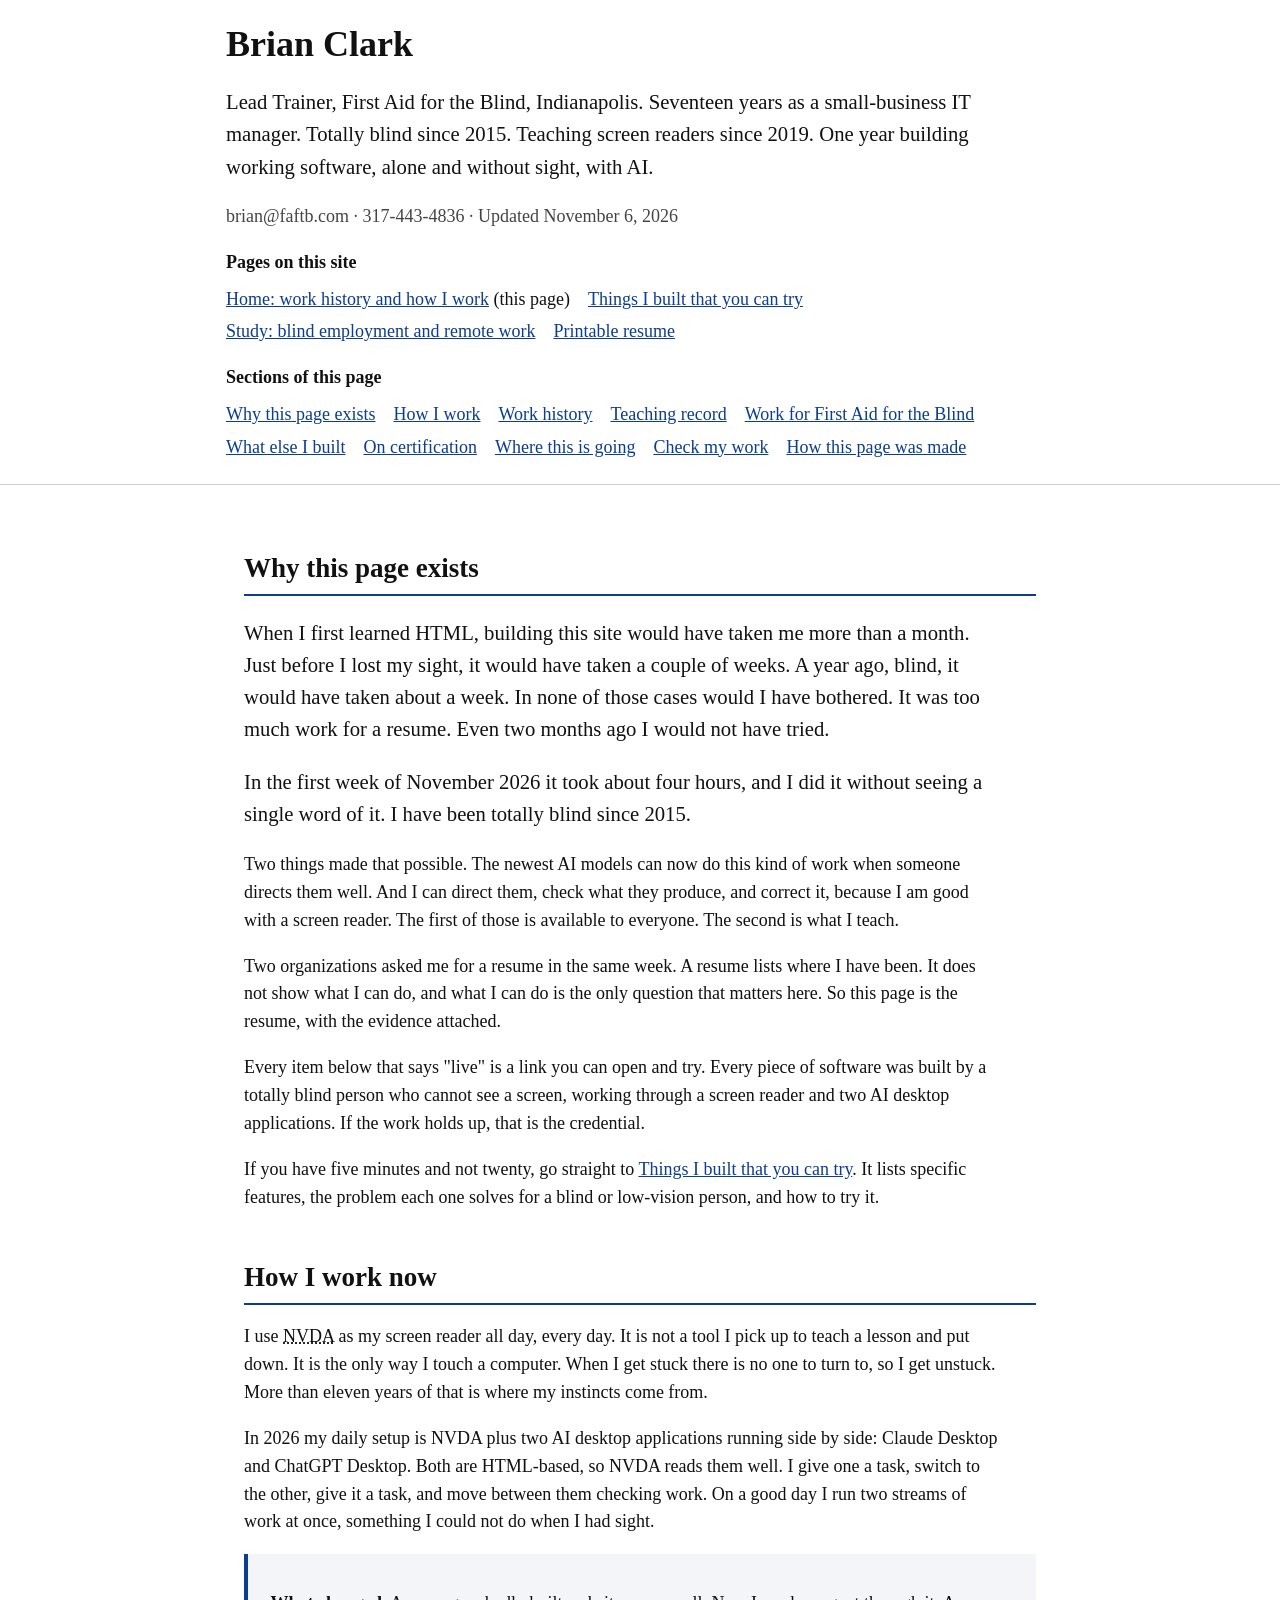
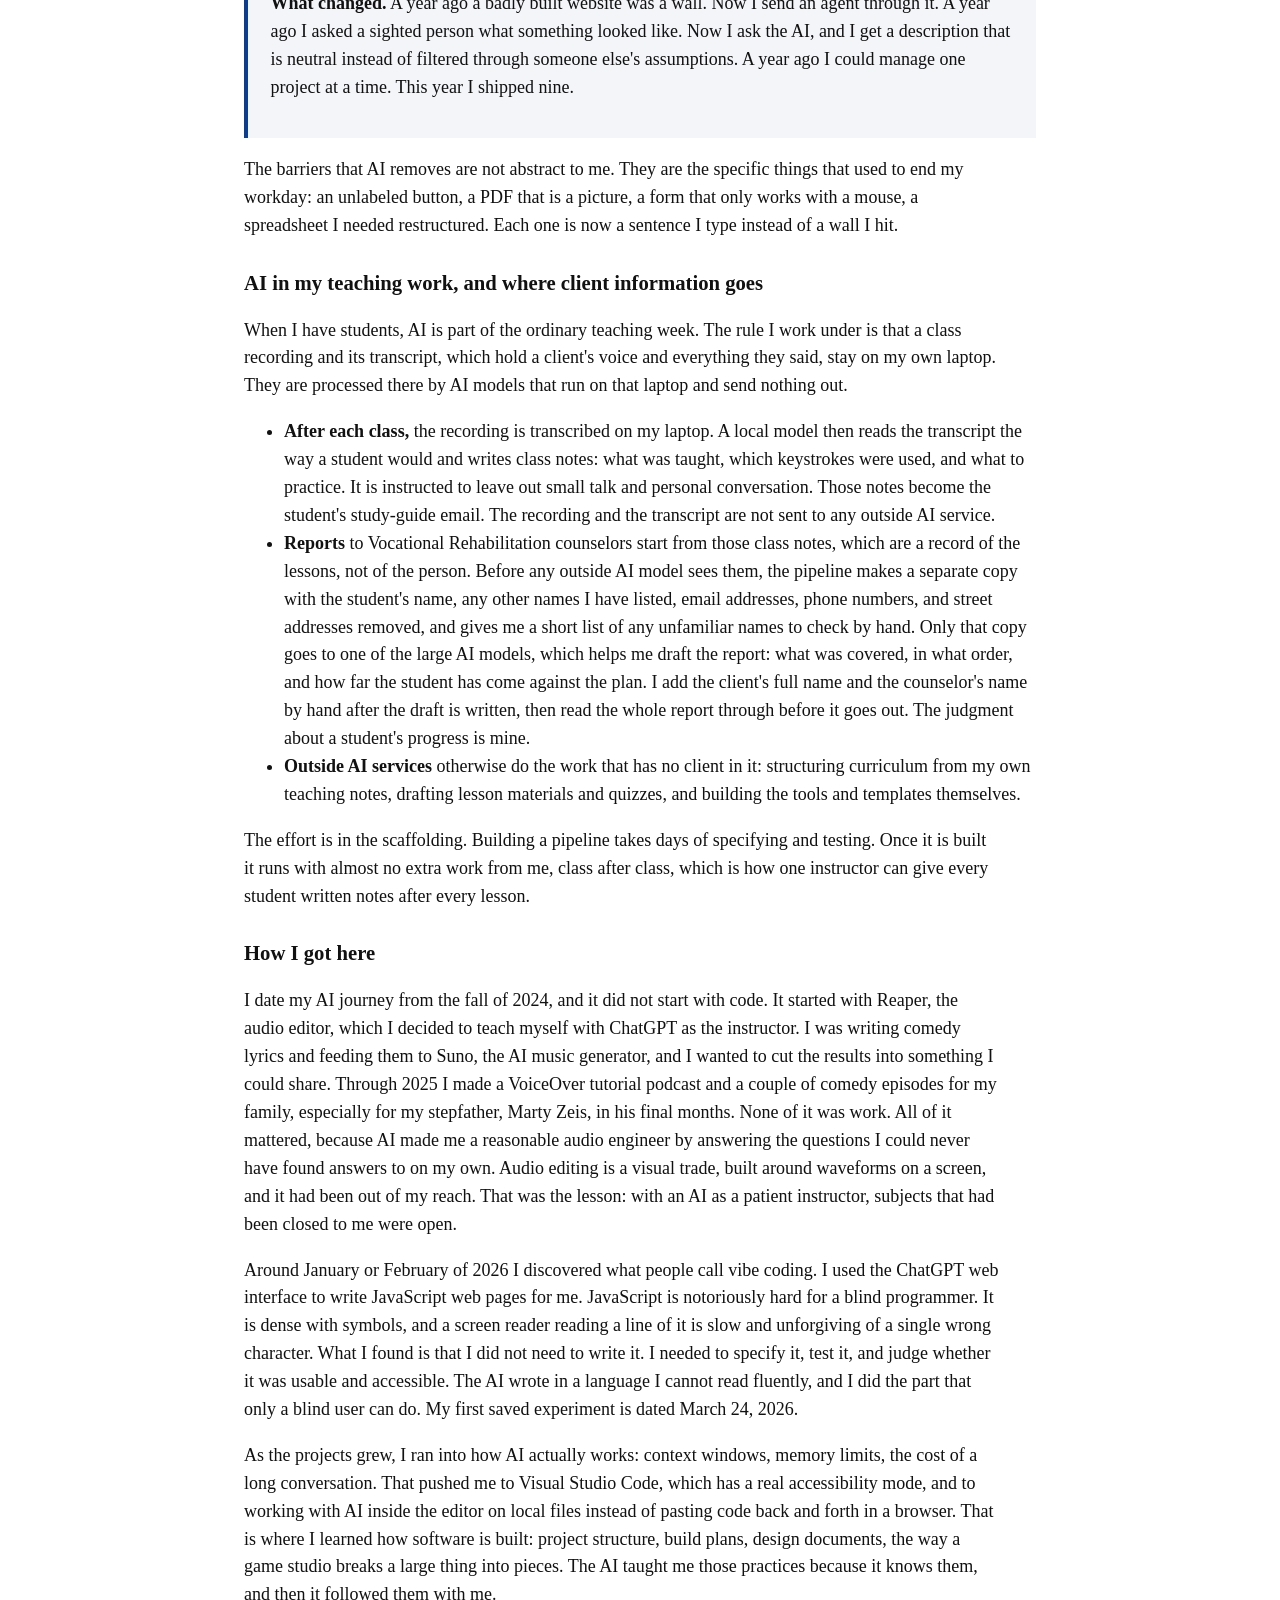
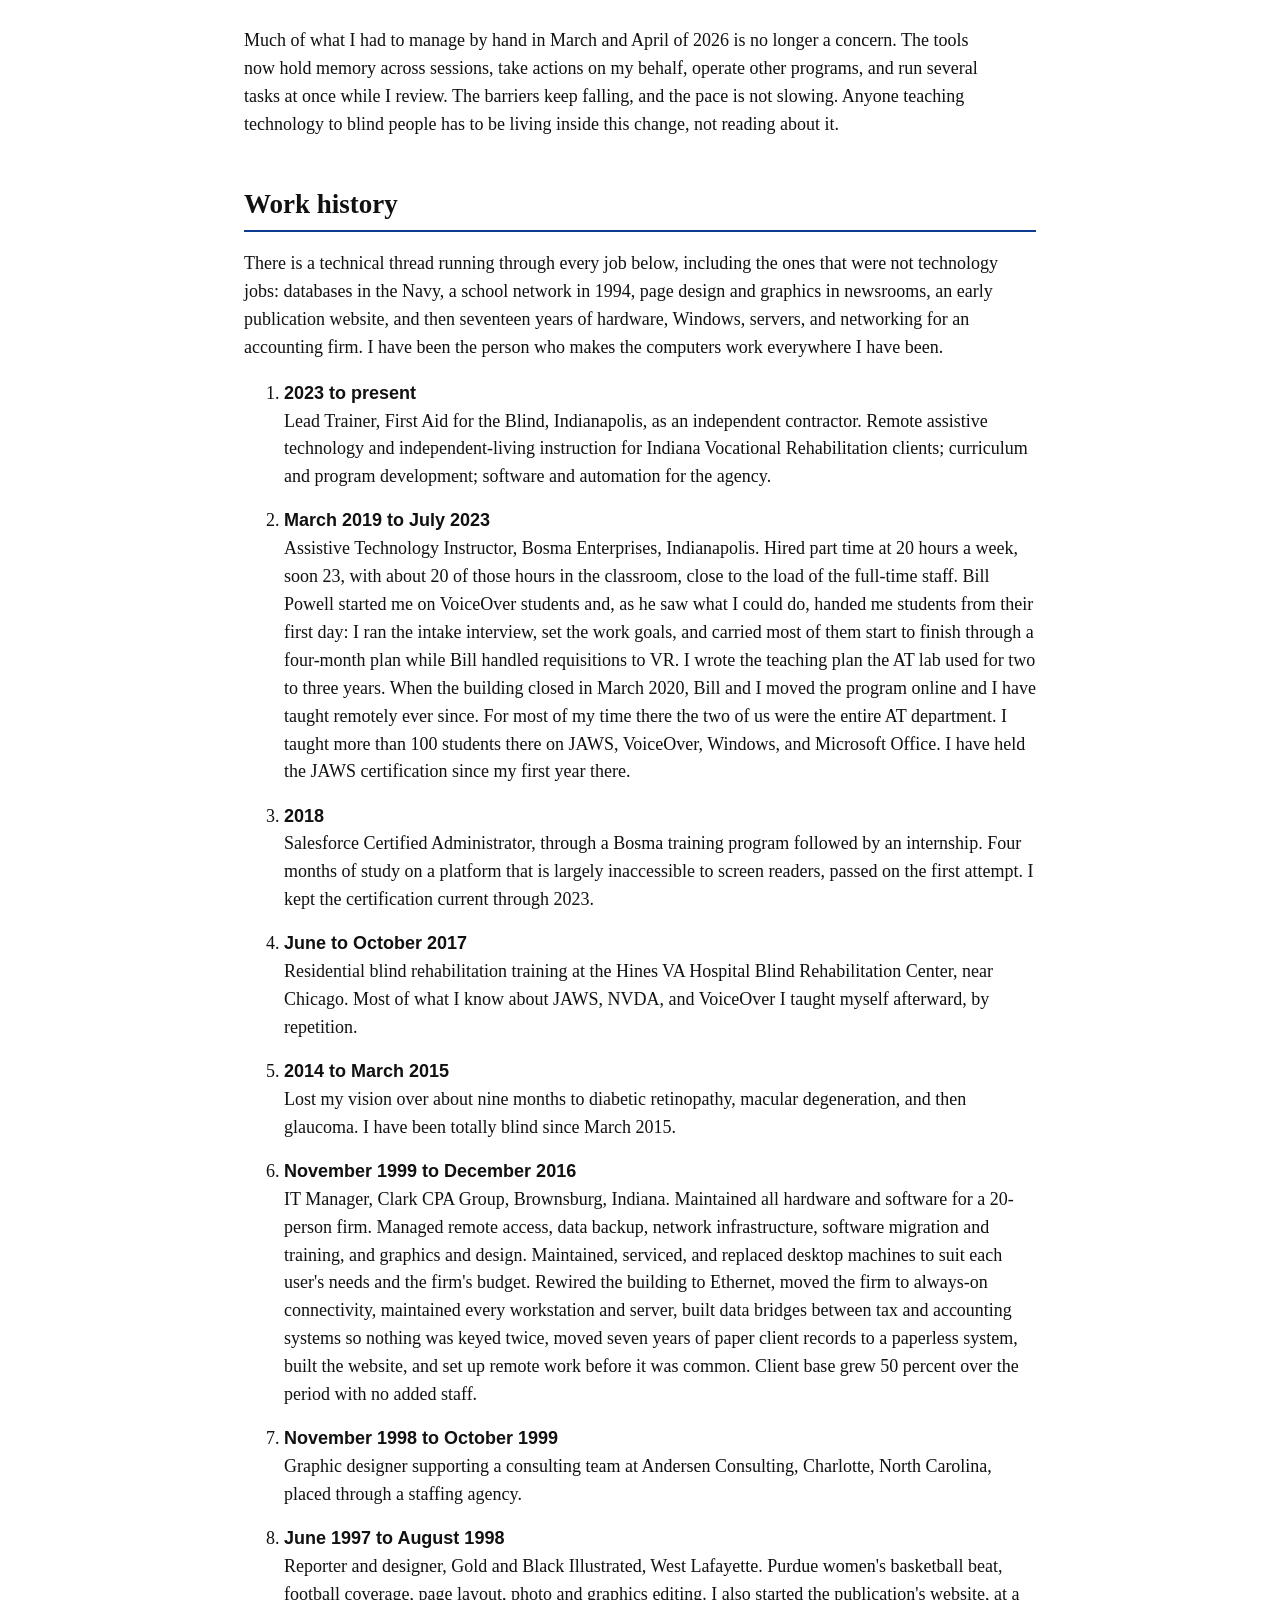
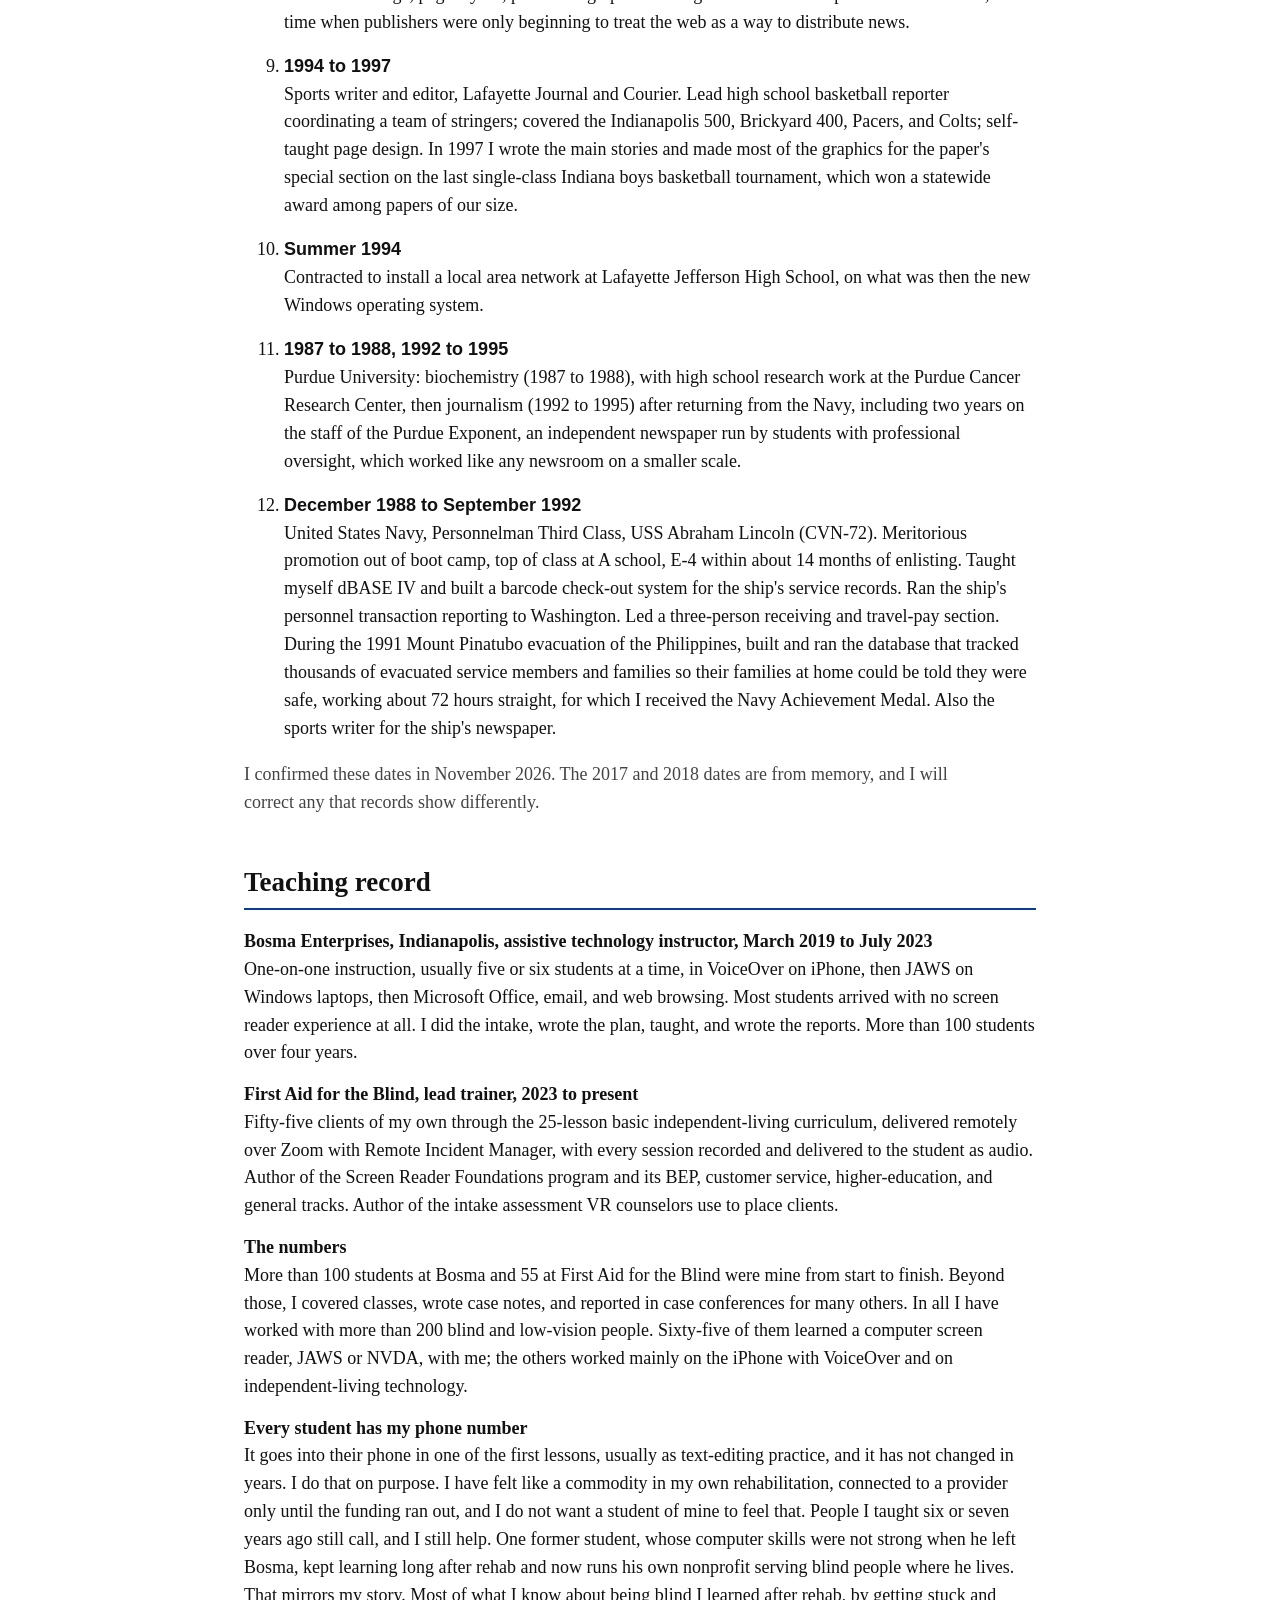
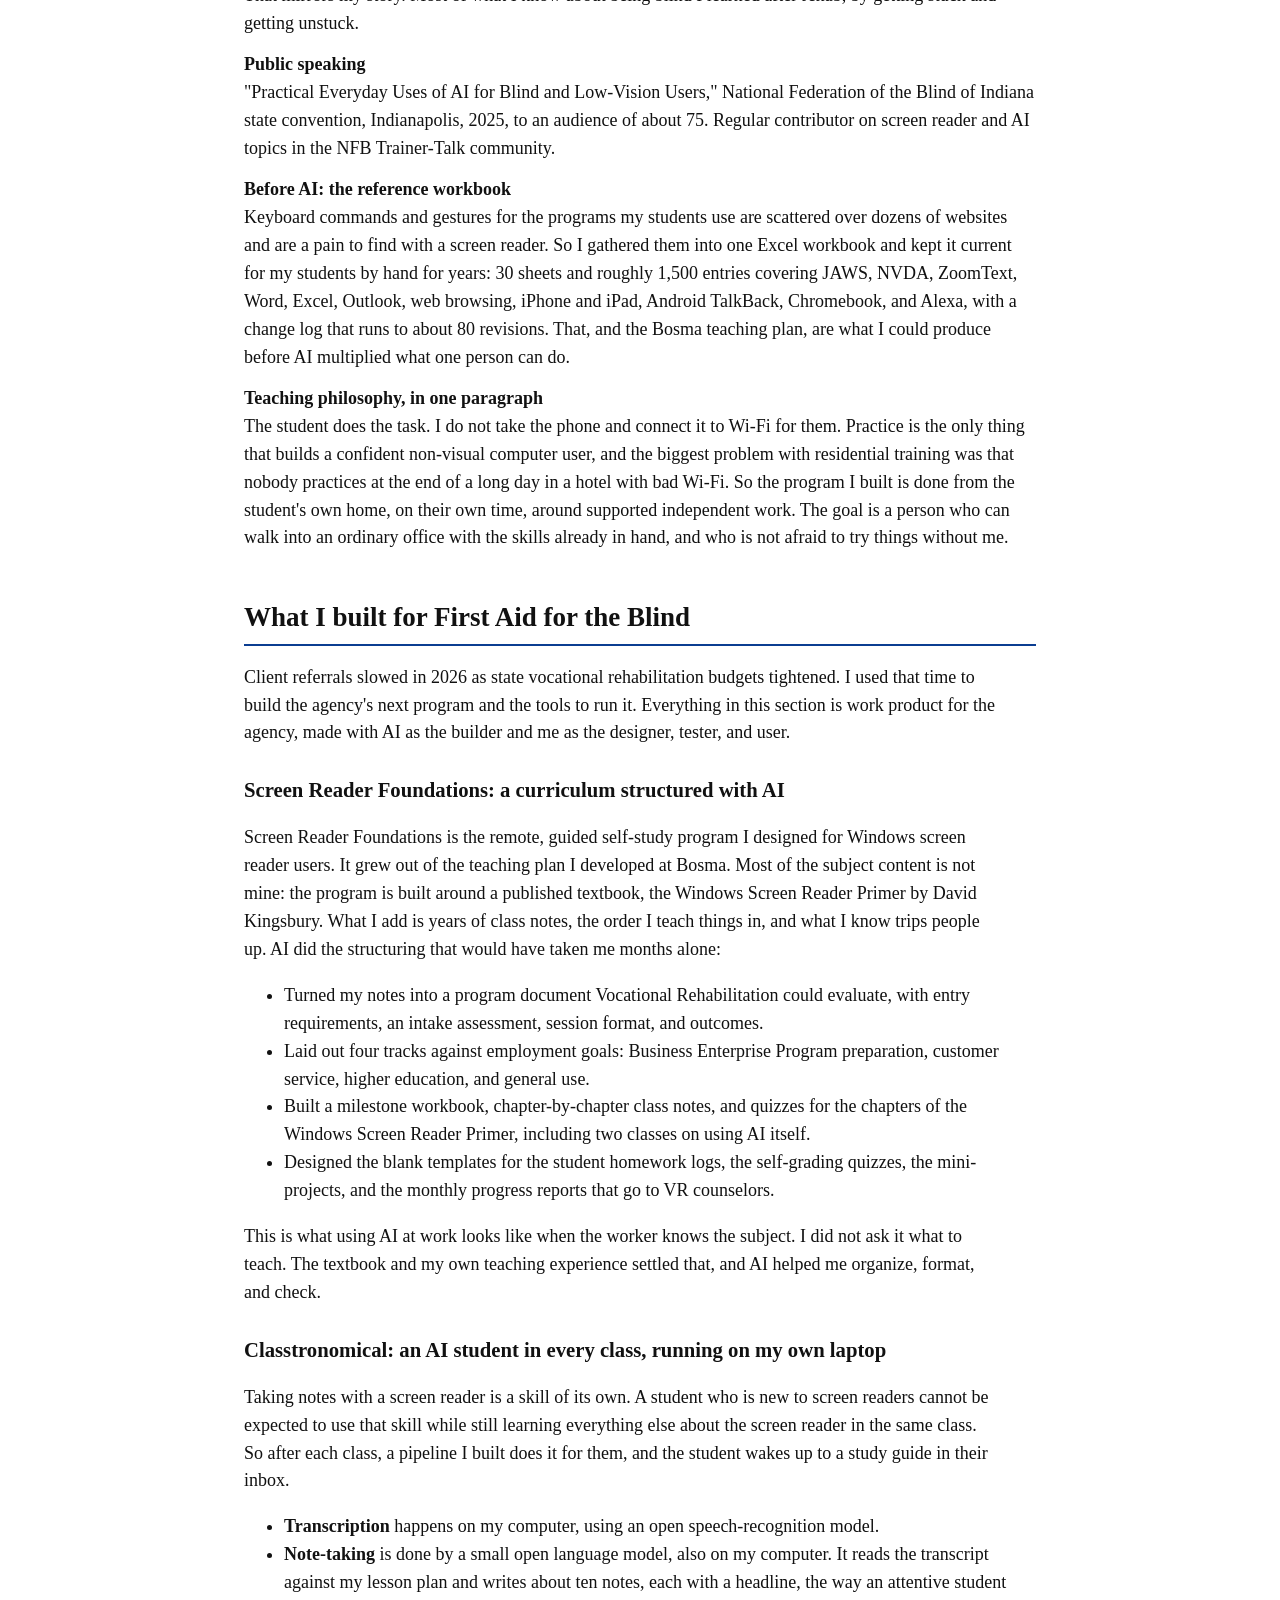
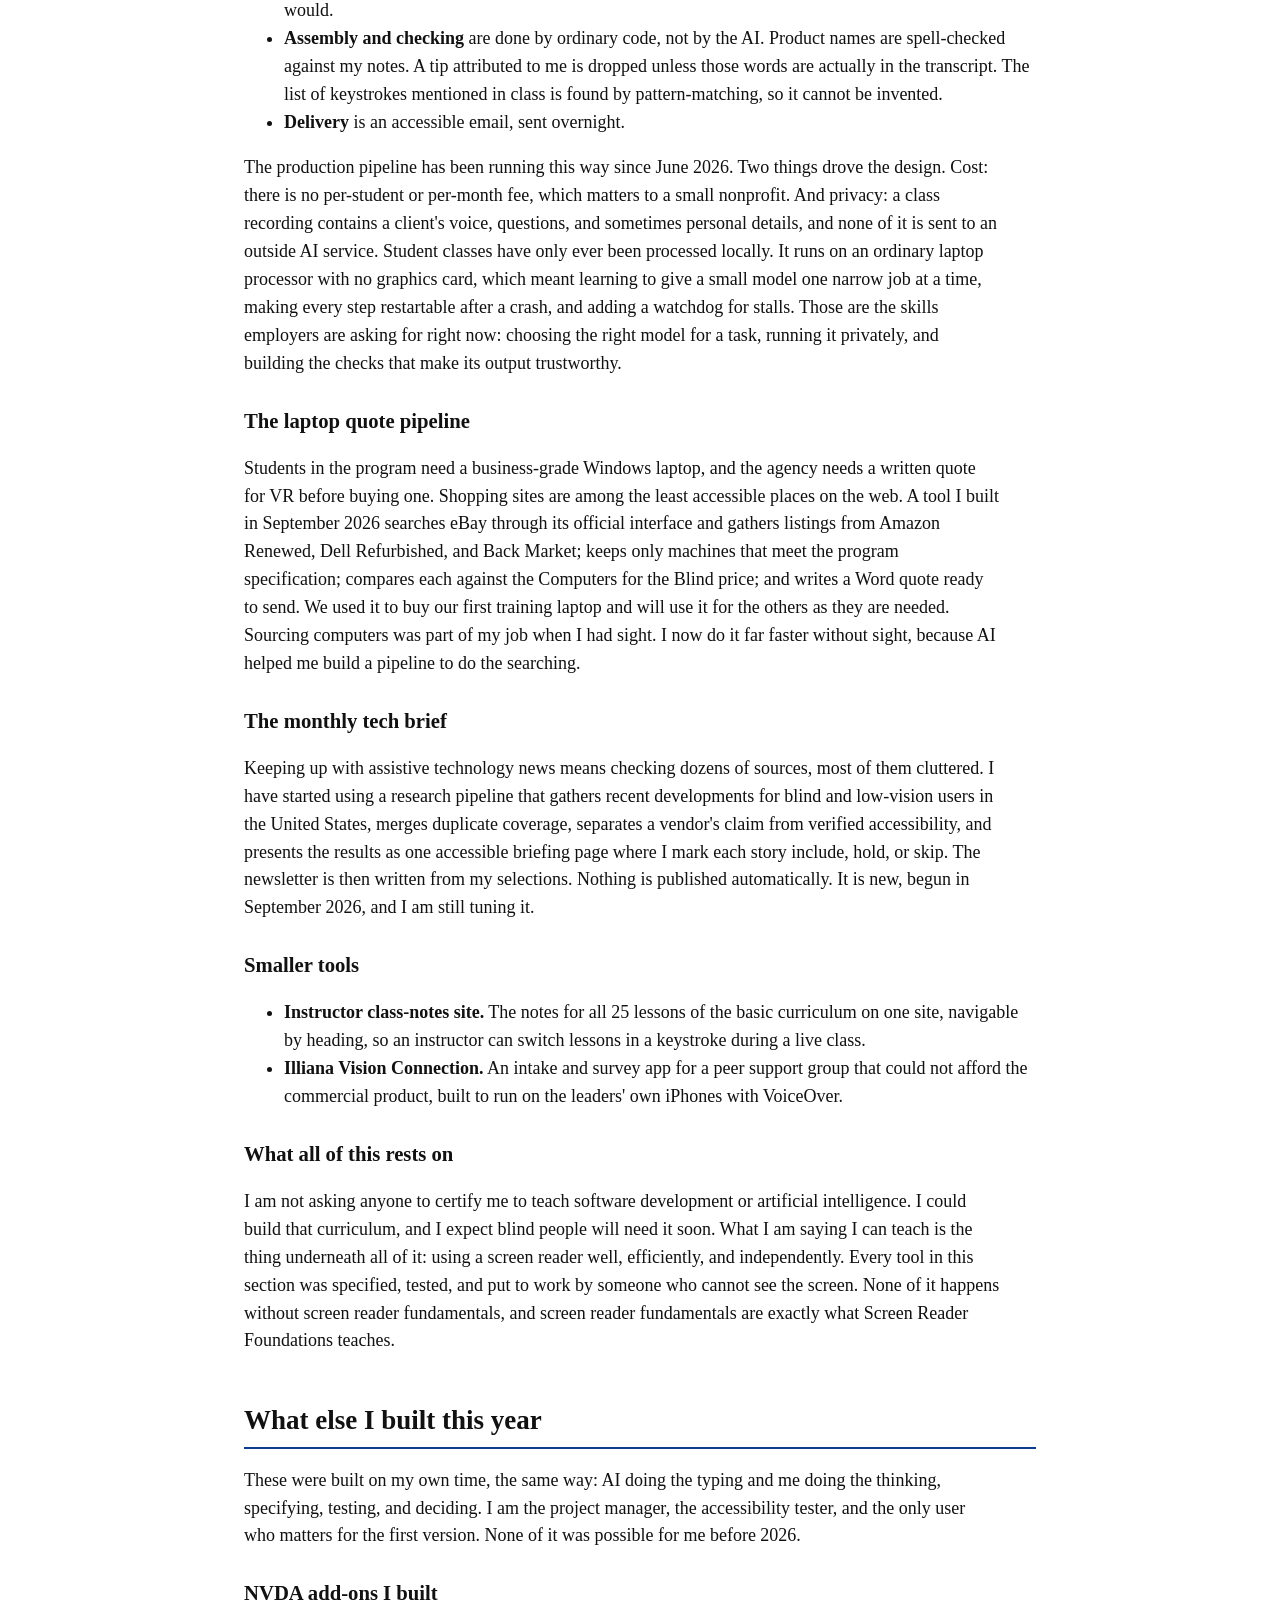
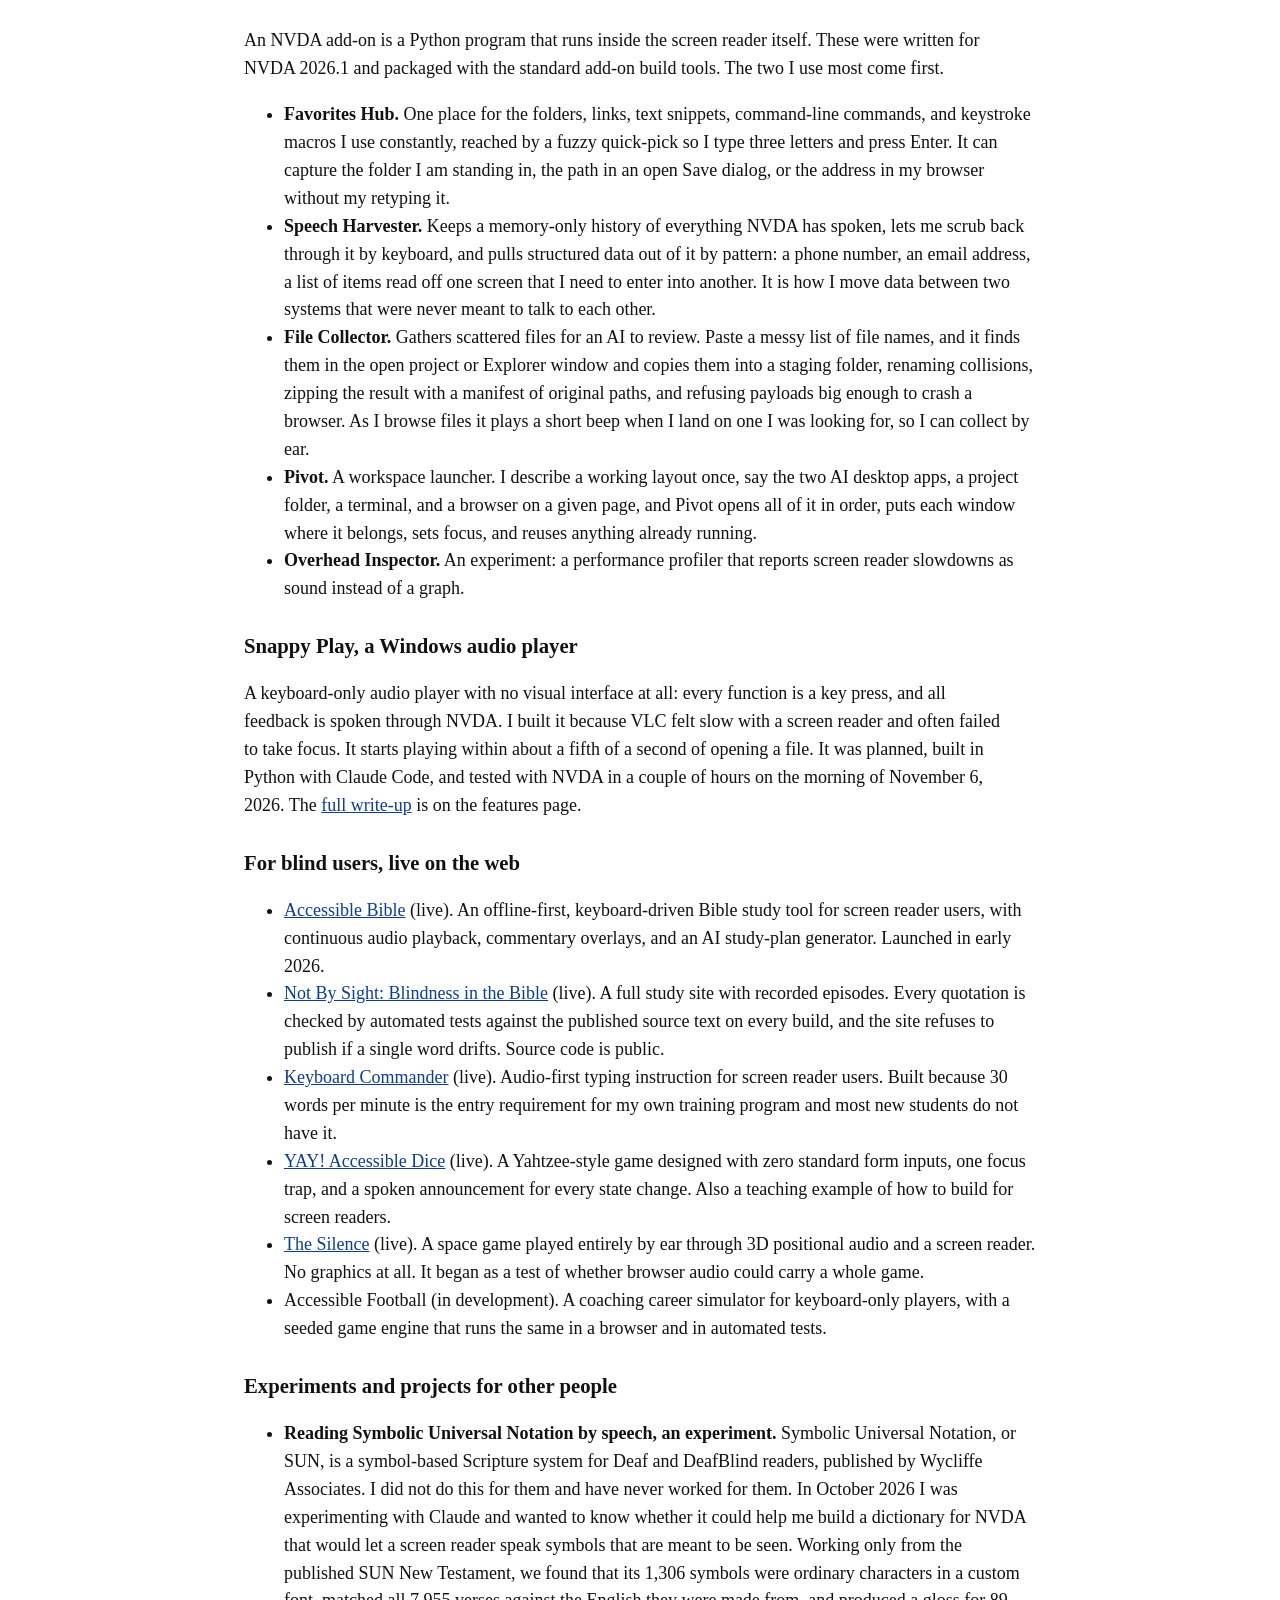
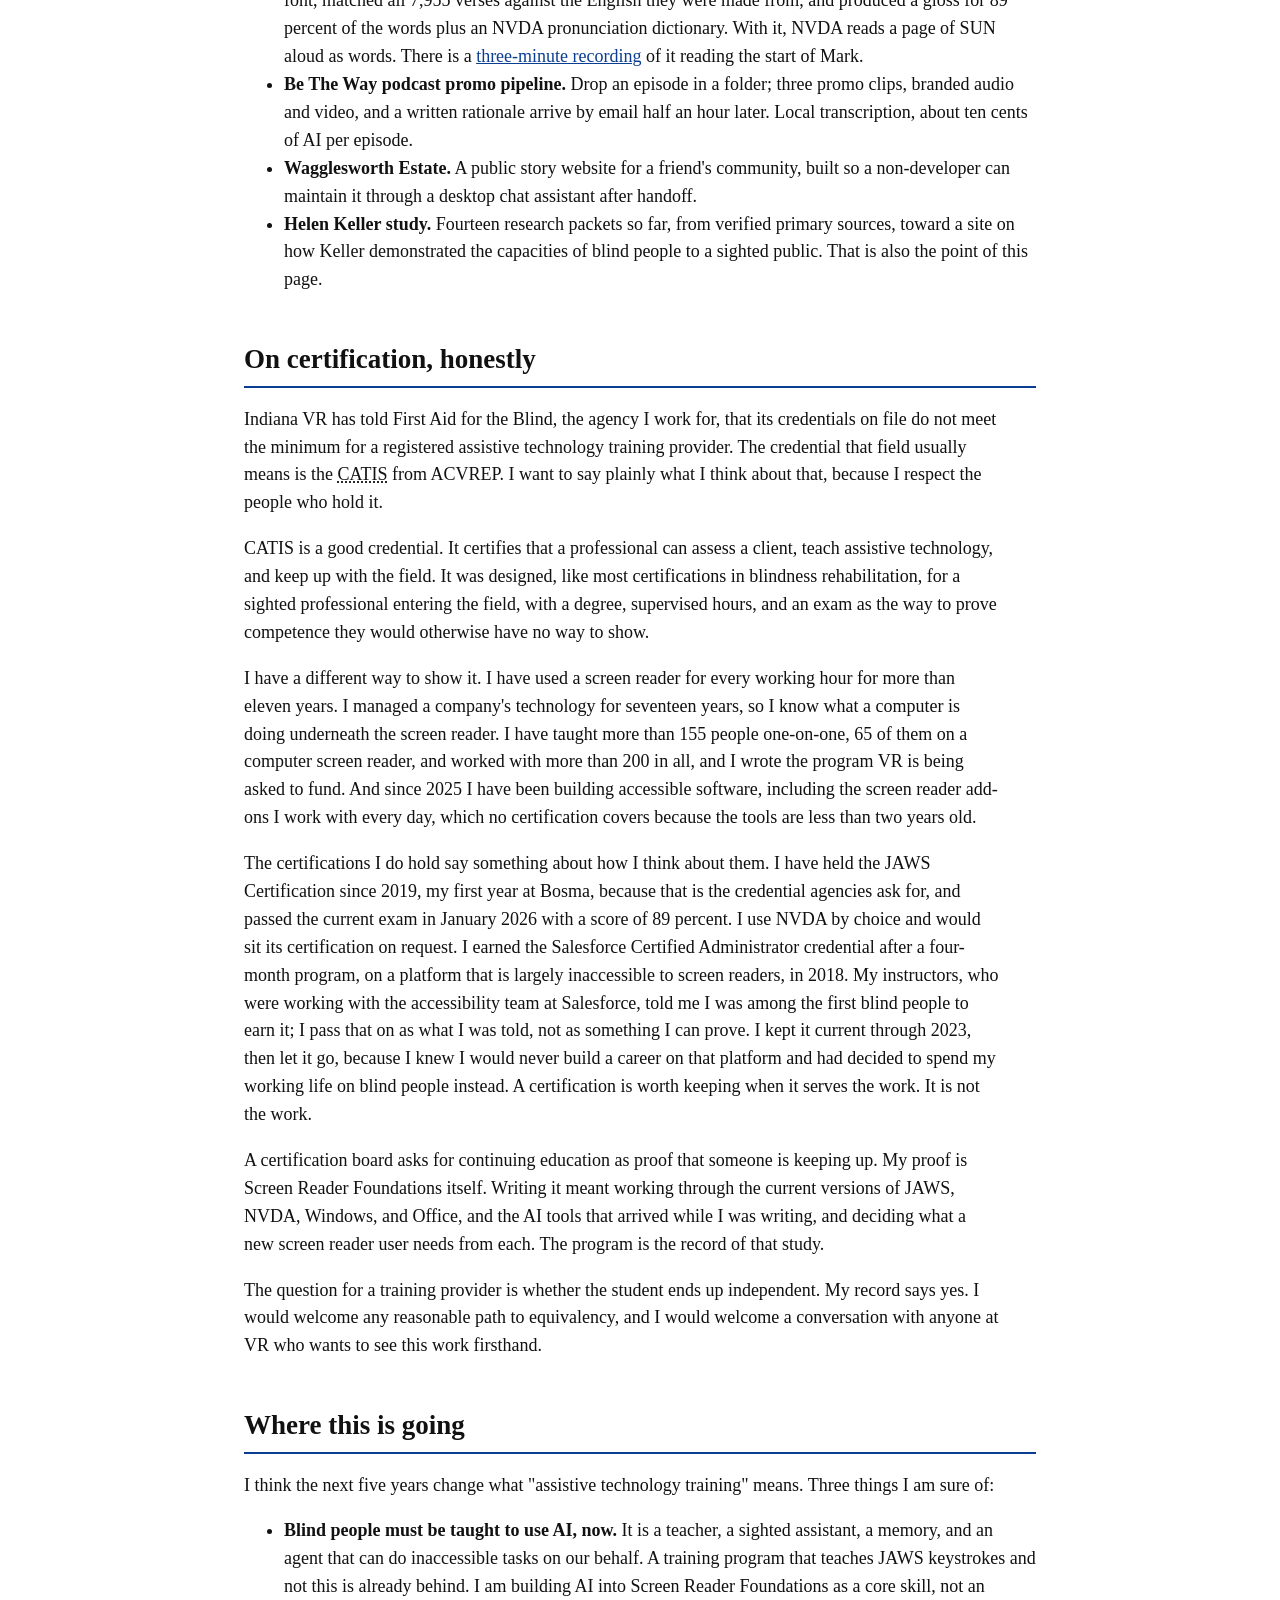
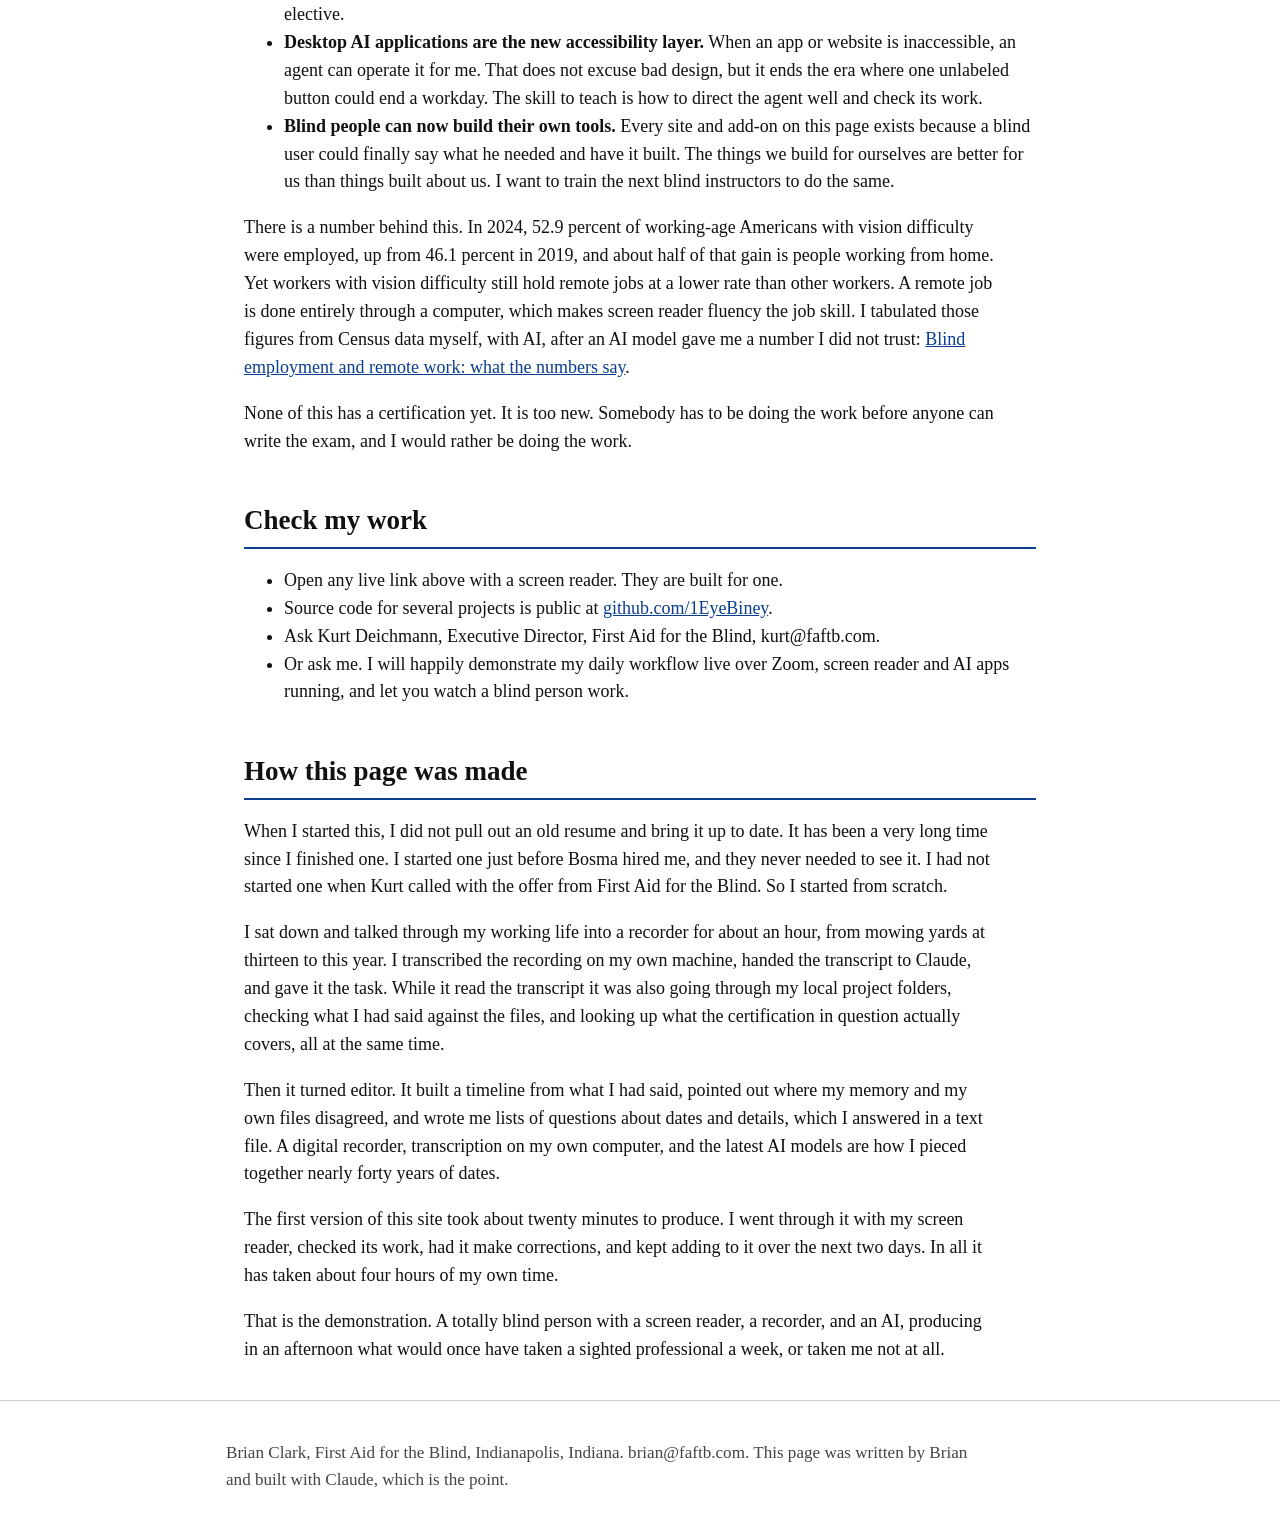
==== commit 56b3f56c: "Add the SUN dictionary demonstration video Three-minute recording of NVDA reading Mark 1 from the SU" ====
--- a/index.html
+++ b/index.html
@@ -3,6 +3,7 @@
 <head>
 <meta charset="utf-8">
 <meta name="viewport" content="width=device-width, initial-scale=1">
+<meta name="robots" content="noindex, nofollow">
 <title>Brian Clark: work history, abilities, and how a blind trainer works with AI</title>
 <meta name="description" content="Brian Clark, Lead Trainer at First Aid for the Blind: 17 years as an IT manager, totally blind since 2015, teaching screen readers since 2019, and a year of building accessible software with AI as a totally blind user.">
 <link rel="stylesheet" href="style.css">
@@ -188,7 +189,7 @@
 
 <h3>Experiments and projects for other people</h3>
 <ul>
-<li><strong>Reading Symbolic Universal Notation by speech, an experiment.</strong> Symbolic Universal Notation, or SUN, is a symbol-based Scripture system for Deaf and DeafBlind readers, published by Wycliffe Associates. I did not do this for them and have never worked for them. In October 2026 I was experimenting with Claude and wanted to know whether it could help me build a dictionary for NVDA that would let a screen reader speak symbols that are meant to be seen. Working only from the published SUN New Testament, we found that its 1,306 symbols were ordinary characters in a custom font, matched all 7,955 verses against the English they were made from, and produced a gloss for 89 percent of the words plus an NVDA pronunciation dictionary. With it, NVDA reads a page of SUN aloud as words.</li>
+<li><strong>Reading Symbolic Universal Notation by speech, an experiment.</strong> Symbolic Universal Notation, or SUN, is a symbol-based Scripture system for Deaf and DeafBlind readers, published by Wycliffe Associates. I did not do this for them and have never worked for them. In October 2026 I was experimenting with Claude and wanted to know whether it could help me build a dictionary for NVDA that would let a screen reader speak symbols that are meant to be seen. Working only from the published SUN New Testament, we found that its 1,306 symbols were ordinary characters in a custom font, matched all 7,955 verses against the English they were made from, and produced a gloss for 89 percent of the words plus an NVDA pronunciation dictionary. With it, NVDA reads a page of SUN aloud as words. There is a <a href="features.html#sun-demo">three-minute recording</a> of it reading the start of Mark.</li>
 <li><strong>Be The Way podcast promo pipeline.</strong> Drop an episode in a folder; three promo clips, branded audio and video, and a written rationale arrive by email half an hour later. Local transcription, about ten cents of AI per episode.</li>
 <li><strong>Wagglesworth Estate.</strong> A public story website for a friend's community, built so a non-developer can maintain it through a desktop chat assistant after handoff.</li>
 <li><strong>Helen Keller study.</strong> Fourteen research packets so far, from verified primary sources, toward a site on how Keller demonstrated the capacities of blind people to a sighted public. That is also the point of this page.</li>
--- a/style.css
+++ b/style.css
@@ -25,6 +25,9 @@
 h2 { font-size: 1.5rem; margin: 2.5rem 0 .75rem; border-bottom: 2px solid var(--accent); padding-bottom: .25rem; }
 h3 { font-size: 1.15rem; margin: 1.5rem 0 .4rem; }
 p, li { max-width: 42rem; }
+video { display: block; max-width: 100%; height: auto; margin: 1rem 0; }
+details { margin: 1rem 0; }
+summary { cursor: pointer; font-weight: bold; }
 nav.toc ul { list-style: none; padding: 0; margin: .5rem 0 0; display: flex; flex-wrap: wrap; gap: .25rem 1rem; }
 nav.toc a { color: var(--accent); }
 a { color: var(--accent); }
